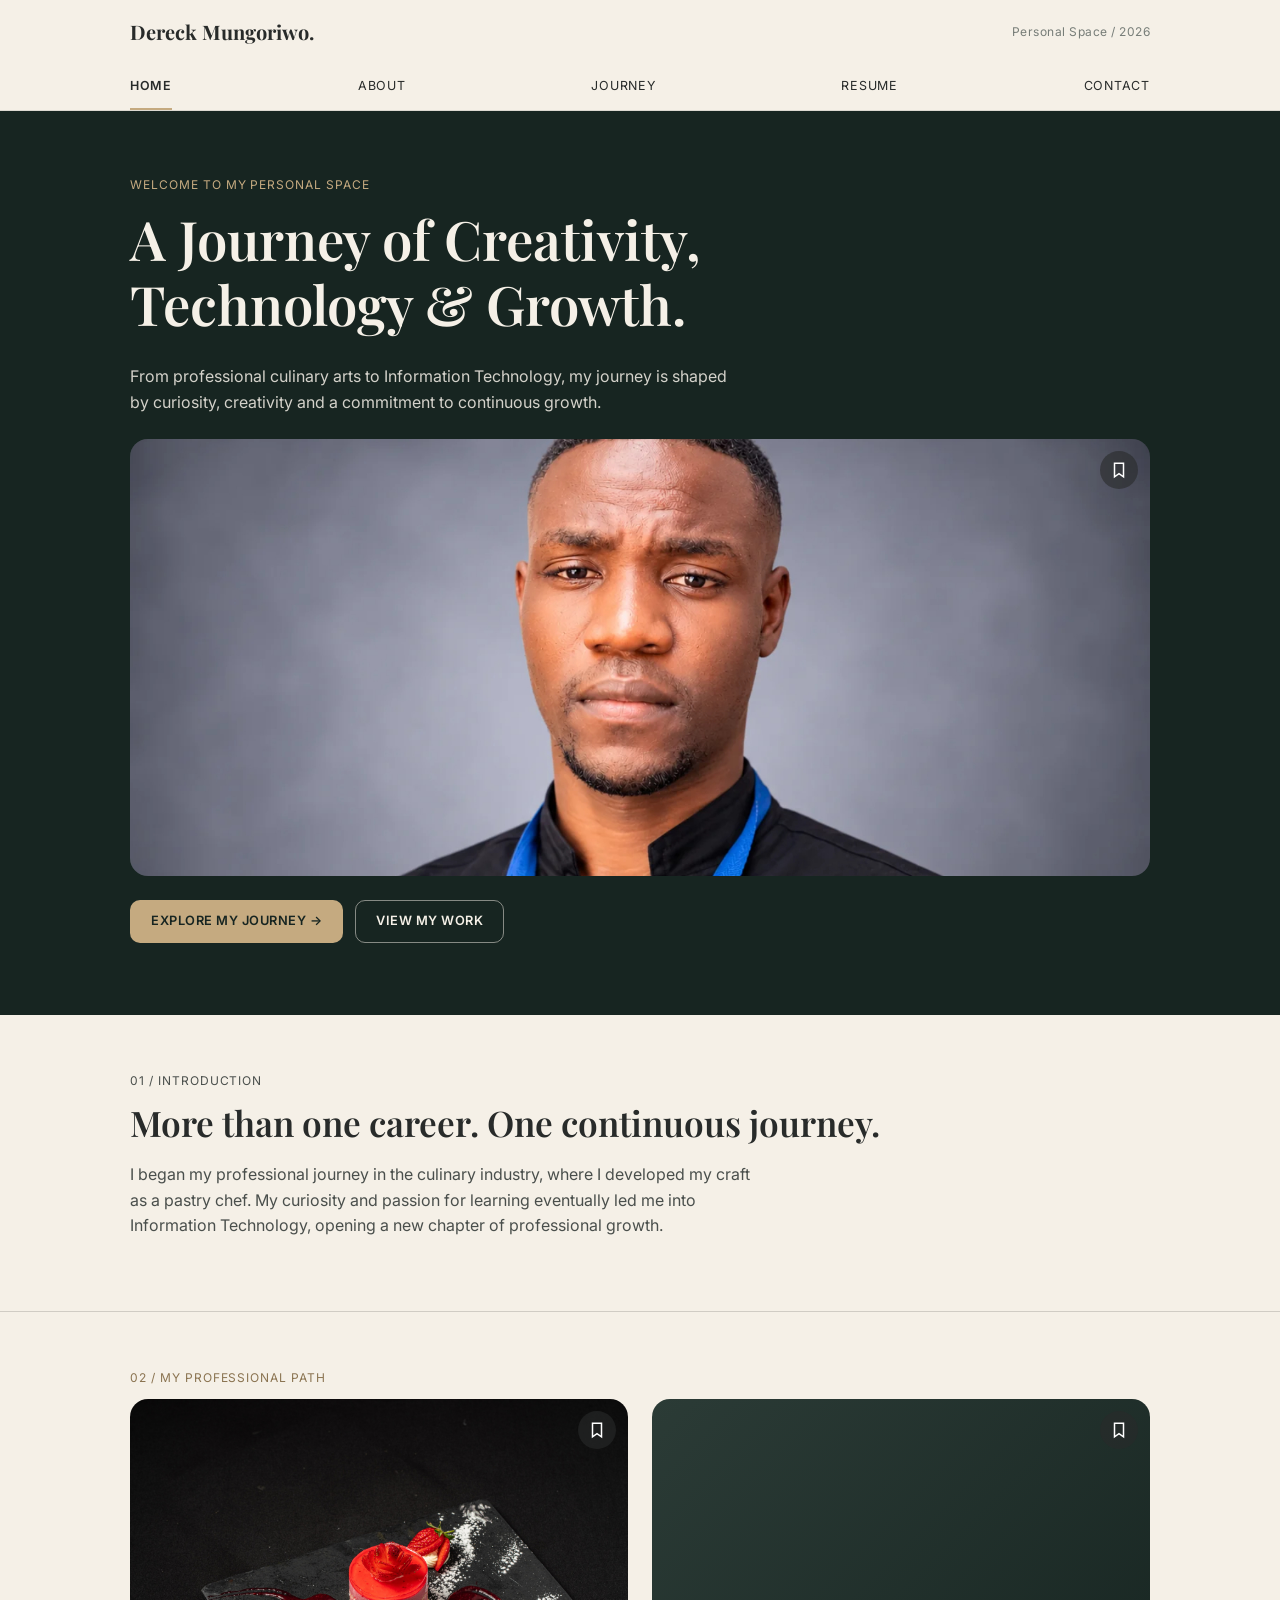
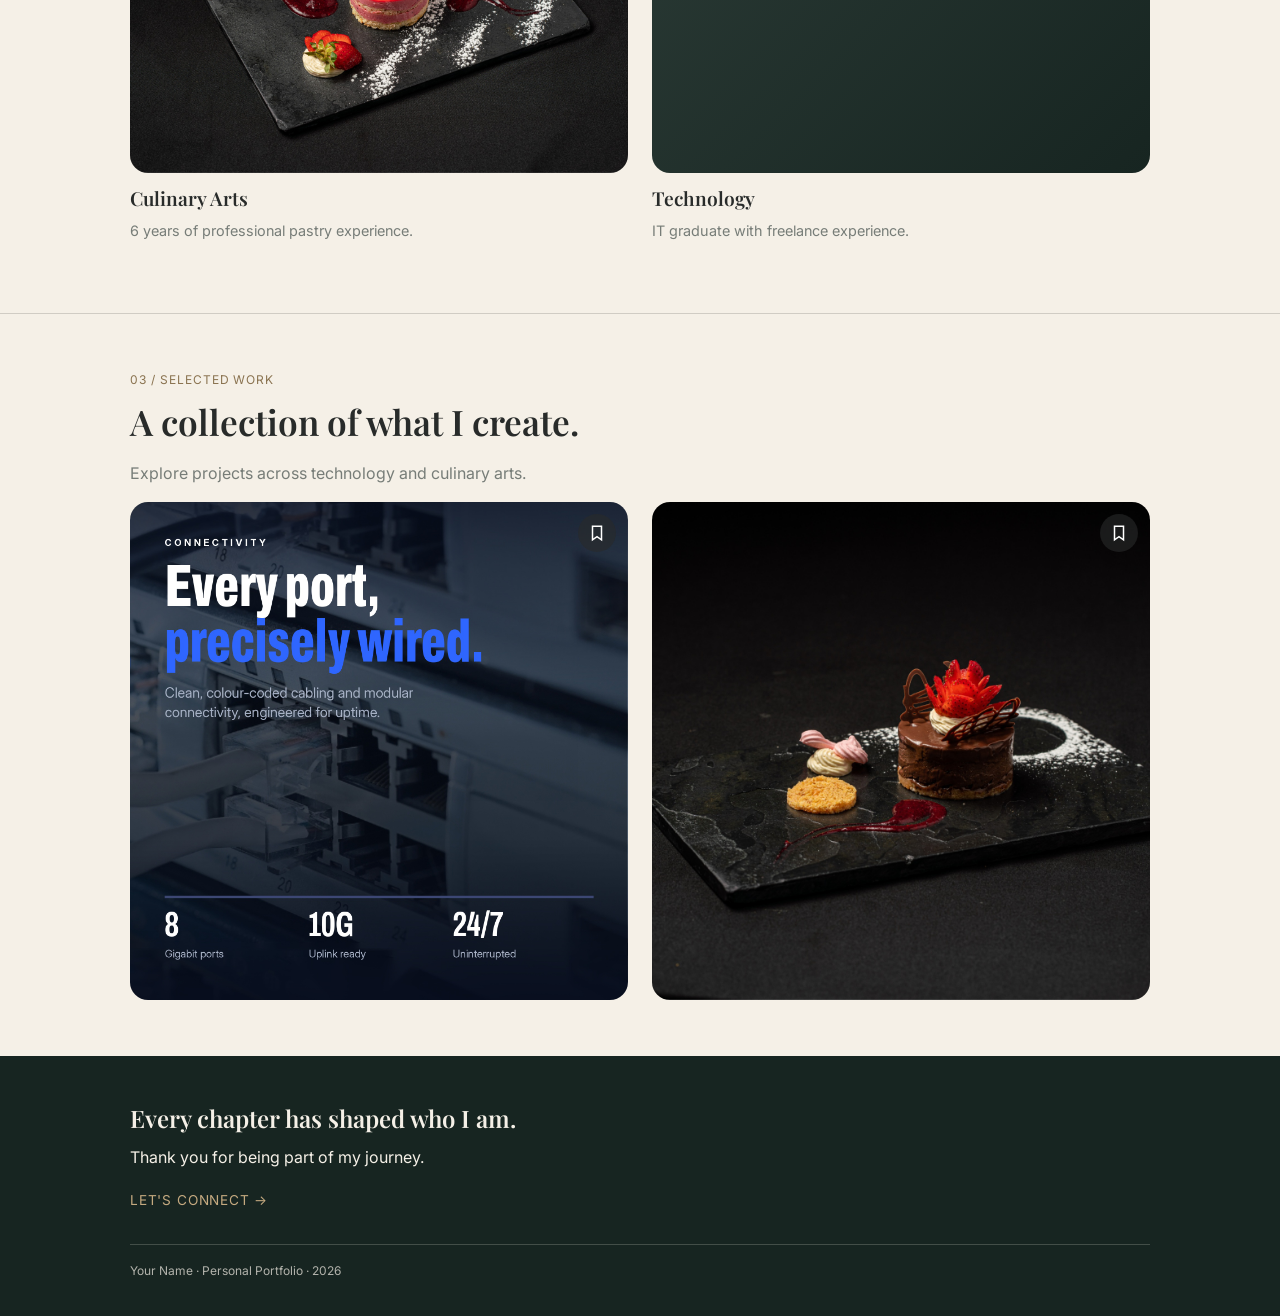
==== index.html @ 95b0ec30 "Update index.html" ====
<!DOCTYPE html>
<html lang="en">
<head>
  <meta charset="UTF-8">
  <meta name="viewport" content="width=device-width, initial-scale=1">
  <title>Dereck Mungoriwo | Personal Space</title>
  <meta name="description" content="A journey of creativity, technology and growth: from professional pastry to IT.">
  <link rel="preconnect" href="https://fonts.googleapis.com">
  <link rel="preconnect" href="https://fonts.gstatic.com" crossorigin>
  <link href="https://fonts.googleapis.com/css2?family=Inter:wght@400;500;600&family=Playfair+Display:wght@500;600;700&display=swap" rel="stylesheet">
  <link rel="stylesheet" href="css/global.css">
  <link rel="stylesheet" href="css/home.css">
</head>
<body>

  <!-- HEADER (copy this block to every page) -->
  <header class="site-header">
    <div class="container">
      <div class="header-top">
        <a class="brand" href="index.html">Dereck Mungoriwo.</a>
        <span class="header-meta">Personal Space / 2026</span>
        <button class="nav-toggle" aria-expanded="false" aria-controls="nav">Menu</button>
      </div>
      <nav class="main-nav" id="nav" aria-label="Main">
        <ul>
          <li><a href="index.html">Home</a></li>
          <li><a href="about.html">About</a></li>
          <li><a href="journey.html">Journey</a></li>
          <li><a href="resume.html">Resume</a></li>
          <li><a href="contact.html">Contact</a></li>
        </ul>
      </nav>
    </div>
  </header>

  <main>
    <!-- HERO -->
    <section class="hero on-dark">
      <div class="container">
        <p class="eyebrow">Welcome to my personal space</p>
        <h1>A Journey of Creativity, Technology &amp; Growth.</h1>
        <p class="hero-lead">From professional culinary arts to Information Technology, my journey is shaped by curiosity, creativity and a commitment to continuous growth.</p>
        <div class="media hero-media">
          <img src="images/profilehome.jpg" alt="Portrait of Your Name" onerror="this.style.display='none'"><button class="save-btn" data-id="hero" aria-label="Save image" aria-pressed="false"><svg viewBox="0 0 24 24"><path d="M6 3h12v18l-6-4-6 4z"/></svg></button>
          
        </div>
        <div class="hero-actions">
          <a class="btn btn-gold" href="journey.html">Explore my journey &rarr;</a>
          <a class="btn btn-outline" href="resume.html">View my work</a>
        </div>
      </div>
    </section>

    <!-- INTRODUCTION -->
    <section class="intro" id="intro">
      <div class="container">
        <p class="eyebrow">01 / Introduction</p>
        <h2>More than one career. One continuous journey.</h2>
        <p>I began my professional journey in the culinary industry, where I developed my craft as a pastry chef. My curiosity and passion for learning eventually led me into Information Technology, opening a new chapter of professional growth.</p>
      </div>
    </section>
    <hr class="divider">

    <!-- PROFESSIONAL PATH -->
    <section class="path">
      <div class="container">
        <p class="eyebrow">02 / My professional path</p>
        <div class="card-grid">
          <article class="card">
            <div class="media"><img src="images/culinary.jpg" alt="Plated pastry dessert" onerror="this.style.display='none'"><button class="save-btn" data-id="path-culinary" aria-label="Save image" aria-pressed="false"><svg viewBox="0 0 24 24"><path d="M6 3h12v18l-6-4-6 4z"/></svg></button></div>
            <h3>Culinary Arts</h3>
            <p>6 years of professional pastry experience.</p>
          </article>
          <article class="card">
            <div class="media"><img src="images/technology.jpg" alt="Developer working on a laptop" onerror="this.style.display='none'"><button class="save-btn" data-id="path-tech" aria-label="Save image" aria-pressed="false"><svg viewBox="0 0 24 24"><path d="M6 3h12v18l-6-4-6 4z"/></svg></button></div>
            <h3>Technology</h3>
            <p>IT graduate with freelance experience.</p>
          </article>
        </div>
      </div>
    </section>
    <hr class="divider">

    <!-- SELECTED WORK -->
    <section class="selected">
      <div class="container">
        <p class="eyebrow">03 / Selected work</p>
        <h2>A collection of what I create.</h2>
        <p class="lead">Explore projects across technology and culinary arts.</p>
        <div class="card-grid">
          <a class="card" href="resume.html#it">
            <div class="media"><img src="images/work-it.jpg" alt="IT project on a laptop and monitor" onerror="this.style.display='none'"><button class="save-btn" data-id="work-it" aria-label="Save image" aria-pressed="false"><svg viewBox="0 0 24 24"><path d="M6 3h12v18l-6-4-6 4z"/></svg></button></div>
          </a>
          <a class="card" href="resume.html#culinary">
            <div class="media"><img src="images/work-culinary.jpg" alt="Chocolate pastry creation" onerror="this.style.display='none'"><button class="save-btn" data-id="work-culinary" aria-label="Save image" aria-pressed="false"><svg viewBox="0 0 24 24"><path d="M6 3h12v18l-6-4-6 4z"/></svg></button></div>
          </a>
        </div>
      </div>
    </section>
  </main>

  <!-- FOOTER (copy this block to every page) -->
  <footer class="site-footer">
    <div class="container">
      <h2>Every chapter has shaped who I am.</h2>
      <p>Thank you for being part of my journey.</p>
      <a class="connect" href="contact.html">Let's connect &rarr;</a>
      <p class="legal">Your Name &middot; Personal Portfolio &middot; <span id="year">2026</span></p>
    </div>
  </footer>

  <script src="js/main.js"></script>
</body>
</html>
---- css/global.css ----
/* ==========================================================
   GLOBAL.CSS - shared by every page
   Tokens, reset, typography, header, footer, buttons.
   Page-specific styles live in css/<page>.css
   ========================================================== */

:root {
  /* Palette */
  --forest: #172521;
  --ivory: #F5F0E7;
  --gold: #C5AA80;
  --stone: #777D78;
  --charcoal: #282B2A;

  /* Type */
  --font-head: "Playfair Display", Georgia, serif;
  --font-body: "Inter", system-ui, -apple-system, sans-serif;

  /* Layout */
  --radius: 18px;
  --radius-sm: 10px;
  --pad: clamp(16px, 4vw, 40px);
  --max: 1100px;
}

*, *::before, *::after { box-sizing: border-box; }
html { scroll-behavior: smooth; }
@media (prefers-reduced-motion: reduce) { html { scroll-behavior: auto; } }

body {
  margin: 0;
  font-family: var(--font-body);
  color: var(--charcoal);
  background: var(--ivory);
  line-height: 1.6;
}

img { max-width: 100%; display: block; }
a { color: inherit; text-decoration: none; }
:focus-visible { outline: 2px solid var(--gold); outline-offset: 3px; }

h1, h2, h3 { font-family: var(--font-head); font-weight: 600; line-height: 1.2; margin: 0 0 .5em; }
h1 { font-size: clamp(2rem, 6vw, 3.4rem); }
h2 { font-size: clamp(1.5rem, 4vw, 2.2rem); }
h3 { font-size: 1.2rem; }
p  { margin: 0 0 1em; }

.container { width: 100%; max-width: var(--max); margin-inline: auto; padding-inline: var(--pad); }

/* Small section label (e.g. "01 / Introduction") */
.eyebrow { font-size: .75rem; letter-spacing: .08em; text-transform: uppercase; color: #8a7350; margin-bottom: .75rem; }
.on-dark .eyebrow { color: var(--gold); }

.divider { border: 0; border-top: 1px solid rgba(40,43,42,.18); margin: 0; }

/* ---------- Buttons ---------- */
.btn {
  display: inline-block; cursor: pointer;
  font: 600 .8rem/1 var(--font-body); letter-spacing: .04em; text-transform: uppercase;
  padding: 14px 20px; border-radius: var(--radius-sm);
  border: 1px solid transparent; transition: background .2s, color .2s, border-color .2s;
}
.btn-gold { background: var(--gold); color: var(--forest); }
.btn-gold:hover { background: #d4bb93; }
.btn-outline { border-color: rgba(245,240,231,.5); color: var(--ivory); background: transparent; }
.btn-outline:hover { border-color: var(--gold); color: var(--gold); }

/* ---------- Header / navigation ---------- */
.site-header { background: var(--ivory); position: sticky; top: 0; z-index: 50; border-bottom: 1px solid rgba(40,43,42,.12); }
.header-top { display: flex; justify-content: space-between; align-items: center; padding-block: 16px; }
.brand { font-family: var(--font-head); font-weight: 700; font-size: 1.25rem; }
.header-meta { font-size: .75rem; color: var(--stone); letter-spacing: .04em; }

.nav-toggle { display: none; }
.main-nav ul { list-style: none; margin: 0; padding: 0; display: flex; justify-content: space-between; gap: 8px; overflow-x: auto; }
.main-nav a { display: block; padding: 12px 0; font-size: .78rem; letter-spacing: .06em; text-transform: uppercase; color: var(--charcoal); border-bottom: 2px solid transparent; }
.main-nav a:hover { color: #8a7350; }
.main-nav a.active { border-bottom-color: var(--gold); font-weight: 600; }

/* On very small screens: collapse the menu behind a toggle */
@media (max-width: 560px) {
  .header-meta { display: none; }
  .nav-toggle { display: block; background: none; border: 1px solid rgba(40,43,42,.3); border-radius: 8px; padding: 8px 12px; font: 600 .75rem var(--font-body); cursor: pointer; }
  .main-nav { display: none; }
  .main-nav.open { display: block; padding-bottom: 12px; }
  .main-nav ul { flex-direction: column; }
}

/* ---------- Bookmark / save button on images ---------- */
.media { position: relative; border-radius: var(--radius); overflow: hidden; background: linear-gradient(135deg, #2b3b36, #172521); }
.media img { width: 100%; height: 100%; object-fit: cover; }
.save-btn {
  position: absolute; top: 12px; right: 12px; width: 38px; height: 38px; border-radius: 50%;
  border: 0; cursor: pointer; background: rgba(40,43,42,.6); color: #fff; display: grid; place-items: center;
}
.save-btn svg { width: 18px; height: 18px; fill: none; stroke: currentColor; stroke-width: 2; }
.save-btn[aria-pressed="true"] { background: var(--gold); color: var(--forest); }
.save-btn[aria-pressed="true"] svg { fill: currentColor; }

/* ---------- Footer ---------- */
.site-footer { background: var(--forest); color: var(--ivory); padding-block: 48px 24px; }
.site-footer h2 { font-size: 1.5rem; }
.site-footer .connect { color: var(--gold); font-size: .85rem; letter-spacing: .06em; text-transform: uppercase; }
.site-footer .legal { margin-top: 32px; padding-top: 16px; border-top: 1px solid rgba(245,240,231,.2); font-size: .75rem; color: rgba(245,240,231,.7); }

/* ---------- Expandable details (used on several pages) ---------- */
.more-btn {
  background: none; border: 0; padding: 0; cursor: pointer; color: #8a7350;
  font: 600 .8rem var(--font-body); letter-spacing: .04em; text-transform: uppercase;
}
.more-btn::after { content: " +"; }
.more-btn[aria-expanded="true"]::after { content: " \2212"; }
.details { display: none; margin-top: 12px; padding: 16px; border-left: 3px solid var(--gold); background: rgba(197,170,128,.14); border-radius: 0 var(--radius-sm) var(--radius-sm) 0; }
.details.open { display: block; }
.details dl { margin: 0; display: grid; grid-template-columns: auto 1fr; gap: 6px 16px; font-size: .9rem; }
.details dt { color: var(--stone); }
.details dd { margin: 0; }
---- css/home.css ----
/* ==========================================================
   HOME.CSS - styles for index.html only
   ========================================================== */

/* Hero */
.hero { background: var(--forest); color: var(--ivory); padding-block: 40px 48px; }
.hero h1 { max-width: 18ch; }
.hero-lead { max-width: 60ch; color: rgba(245,240,231,.85); }
.hero-media { aspect-ratio: 16 / 10; margin-block: 24px; max-height: 560px; }
.hero-media img { object-position: center 20%; }
.hero-actions { display: flex; flex-wrap: wrap; gap: 12px; }

/* Introduction */
.intro { padding-block: 56px; }
.intro p { max-width: 62ch; color: #4a4f4c; }

/* Professional path (two cards) */
.path { padding-block: 56px; }
.card-grid { display: grid; grid-template-columns: 1fr; gap: 24px; }
.card .media { aspect-ratio: 4 / 3; }
.card h3 { margin-top: 14px; }
.card p { color: var(--stone); font-size: .9rem; }

/* Selected work */
.selected { padding-block: 56px; }
.selected .lead { color: var(--stone); max-width: 55ch; }
.selected .card .media { aspect-ratio: 1 / 1; }

@media (min-width: 640px) {
  .card-grid { grid-template-columns: 1fr 1fr; }
}
@media (min-width: 900px) {
  .hero { padding-block: 64px 72px; }
  .hero-media { aspect-ratio: 21 / 9; }
}
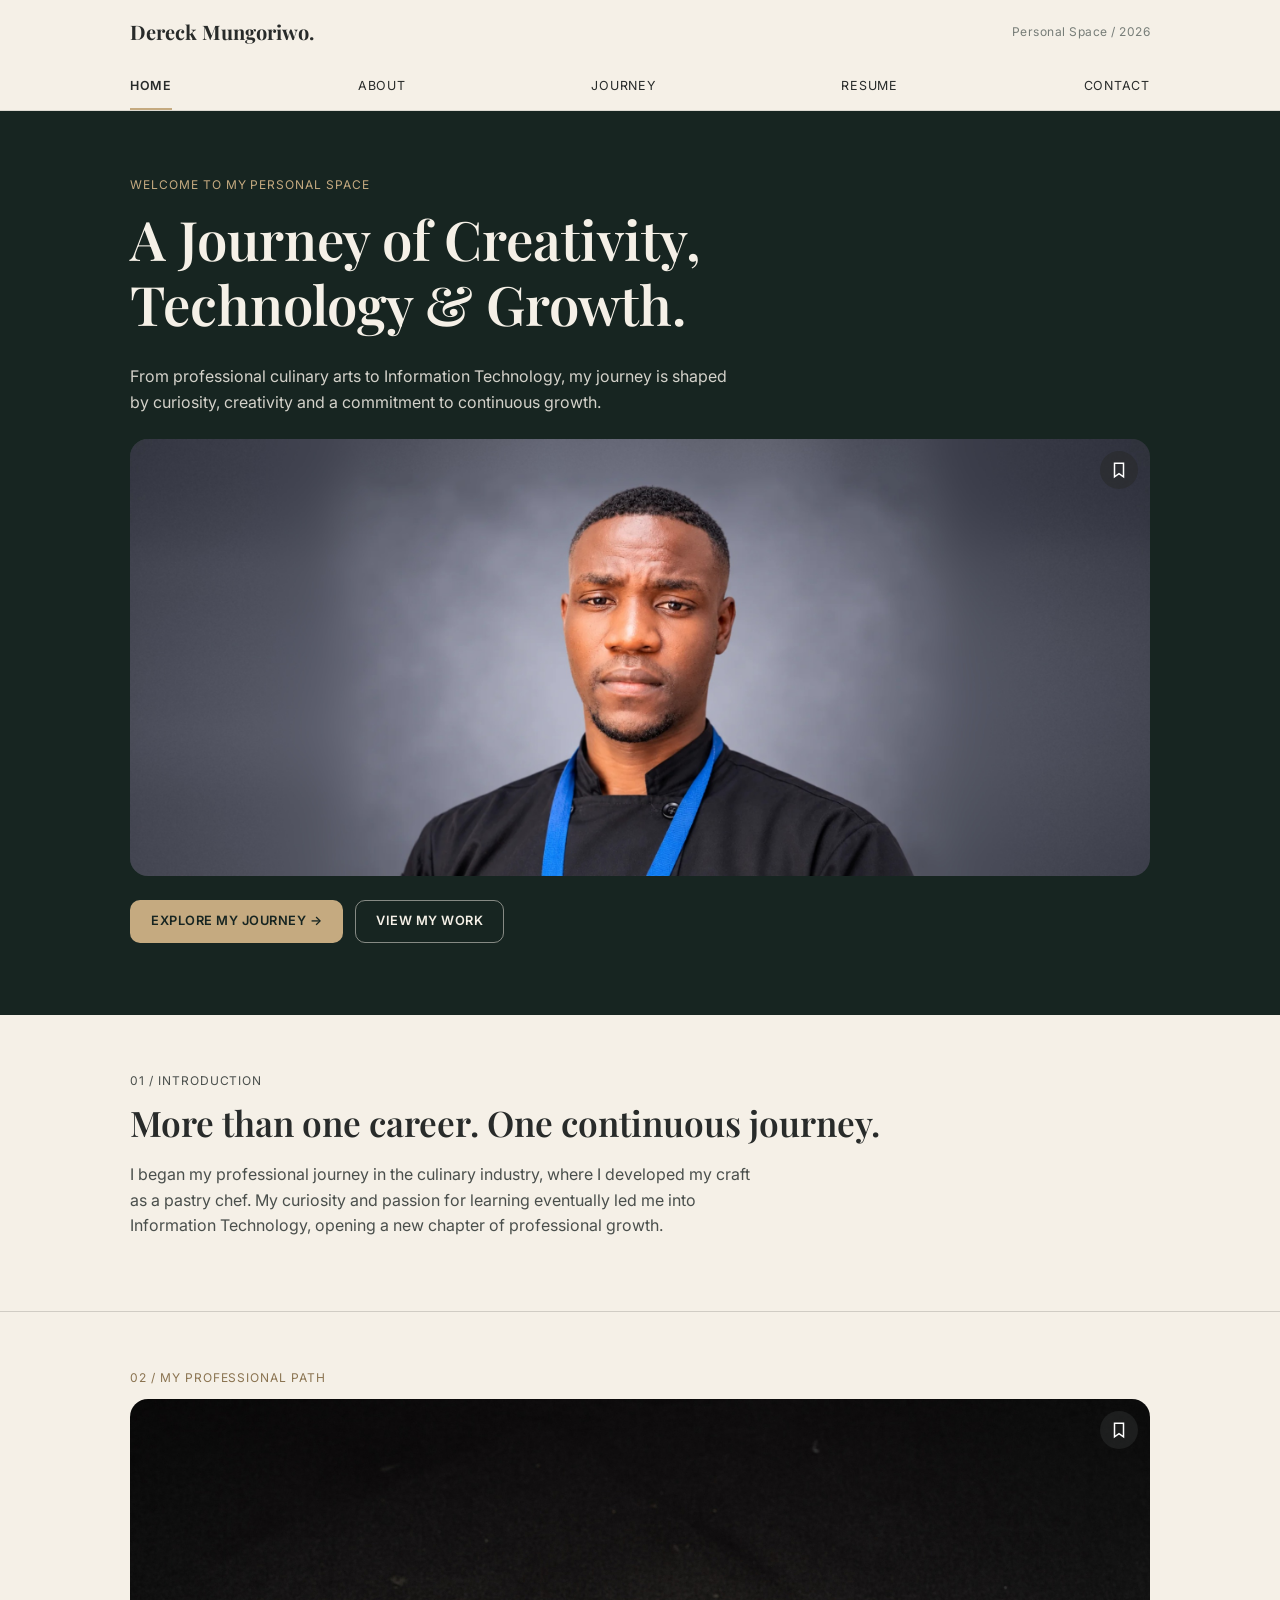
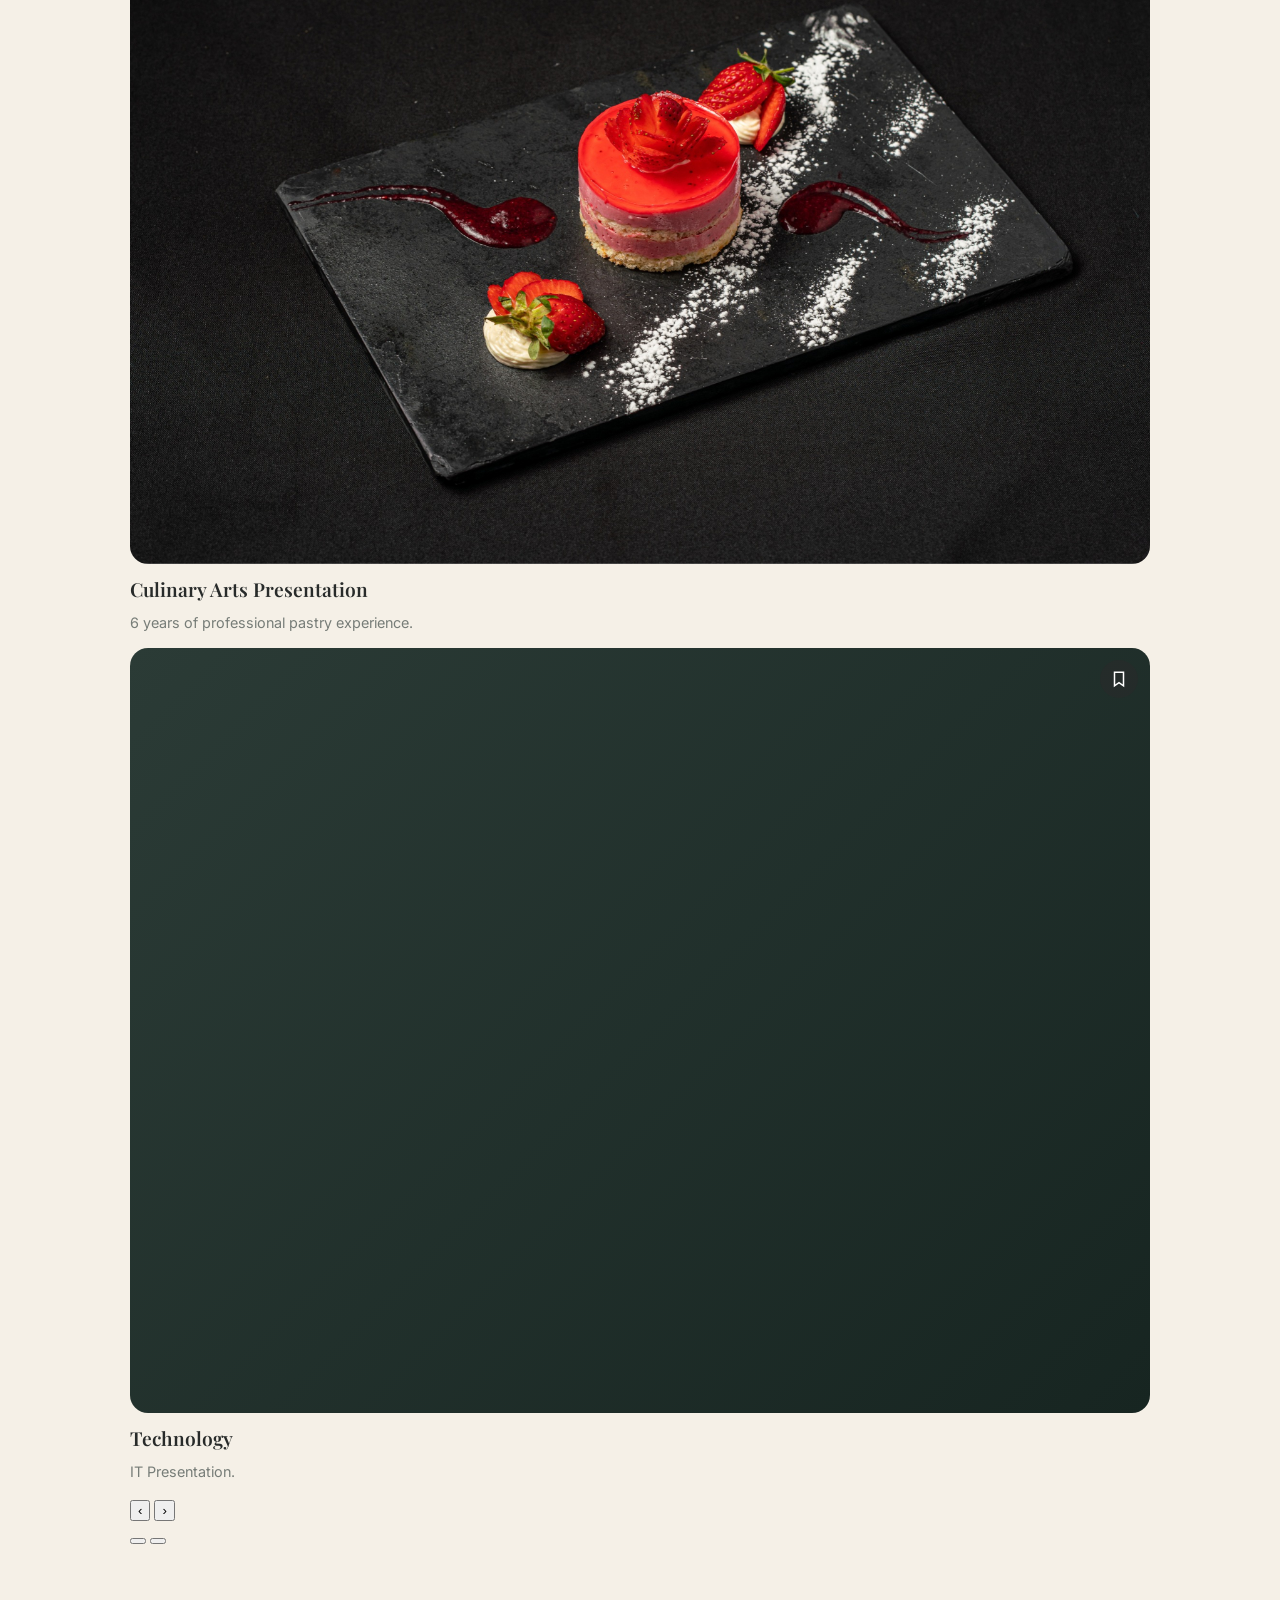
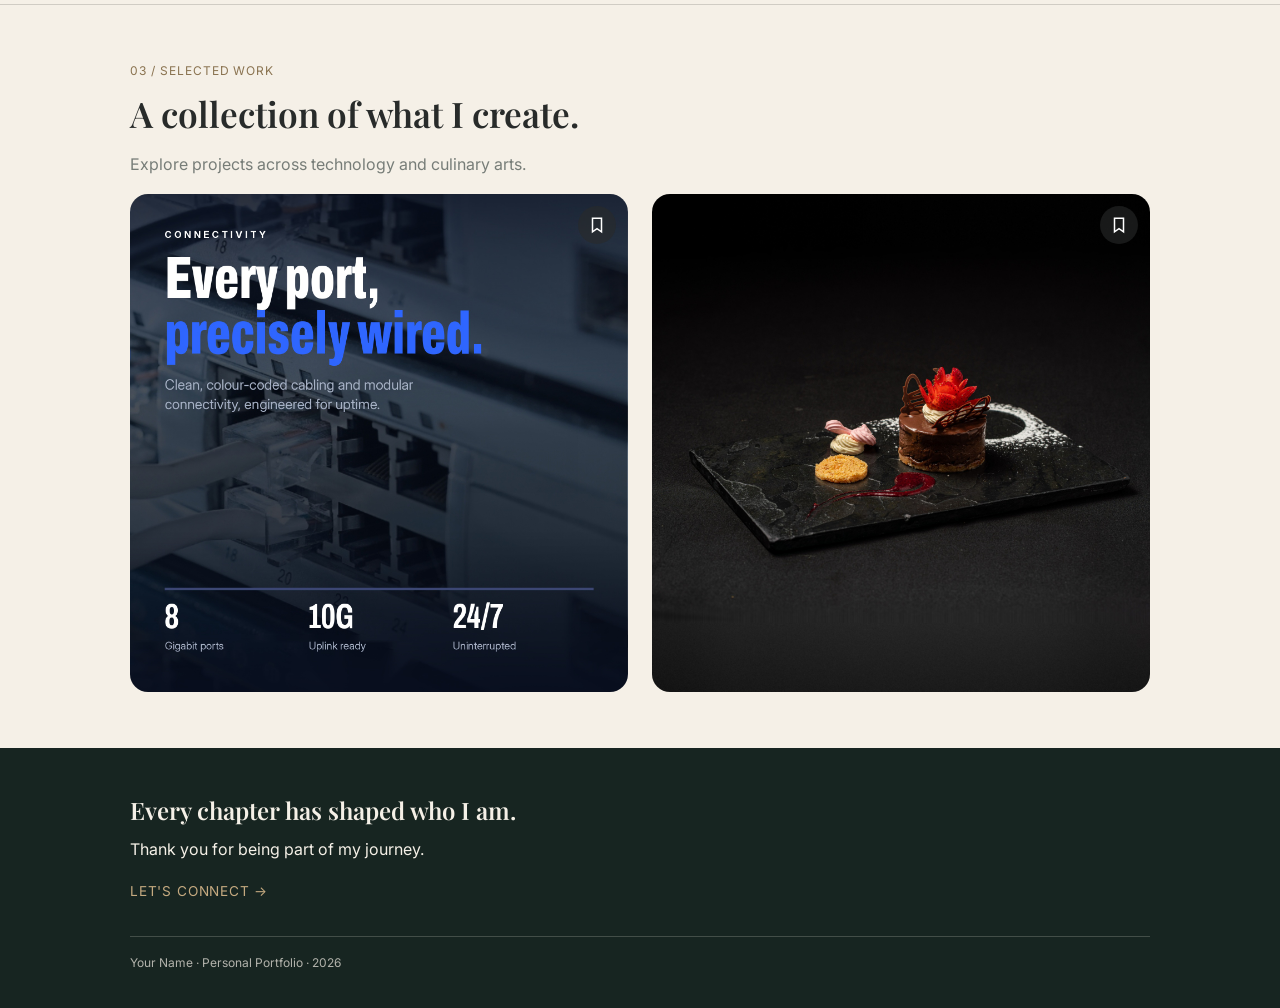
==== commit 58fecfd4: "Update index.html" ====
--- a/index.html
+++ b/index.html
@@ -61,25 +61,48 @@
     </section>
     <hr class="divider">
 
-    <!-- PROFESSIONAL PATH -->
-    <section class="path">
-      <div class="container">
-        <p class="eyebrow">02 / My professional path</p>
-        <div class="card-grid">
-          <article class="card">
-            <div class="media"><img src="images/culinary.jpg" alt="Plated pastry dessert" onerror="this.style.display='none'"><button class="save-btn" data-id="path-culinary" aria-label="Save image" aria-pressed="false"><svg viewBox="0 0 24 24"><path d="M6 3h12v18l-6-4-6 4z"/></svg></button></div>
-            <h3>Culinary Arts</h3>
+   <!-- PROFESSIONAL PATH (2-slide auto-advancing presentation) -->
+<section class="path">
+  <div class="container">
+    <p class="eyebrow">02 / My professional path</p>
+
+    <div class="deck" id="pathDeck" aria-roledescription="carousel" aria-label="My professional path">
+      <div class="deck-viewport">
+        <div class="deck-track">
+
+          <article class="slide card" aria-roledescription="slide" aria-label="1 of 2">
+            <div class="media">
+              <img src="images/culinary.jpg" alt="Plated pastry dessert" onerror="this.style.display='none'">
+              <button class="save-btn" data-id="path-culinary" aria-label="Save image" aria-pressed="false"><svg viewBox="0 0 24 24"><path d="M6 3h12v18l-6-4-6 4z"/></svg></button>
+            </div>
+            <h3>Culinary Arts Presentation</h3>
             <p>6 years of professional pastry experience.</p>
           </article>
-          <article class="card">
-            <div class="media"><img src="images/technology.jpg" alt="Developer working on a laptop" onerror="this.style.display='none'"><button class="save-btn" data-id="path-tech" aria-label="Save image" aria-pressed="false"><svg viewBox="0 0 24 24"><path d="M6 3h12v18l-6-4-6 4z"/></svg></button></div>
+
+          <article class="slide card" aria-roledescription="slide" aria-label="2 of 2">
+            <div class="media">
+              <img src="images/technology.jpg" alt="Developer working on a laptop" onerror="this.style.display='none'">
+              <button class="save-btn" data-id="path-tech" aria-label="Save image" aria-pressed="false"><svg viewBox="0 0 24 24"><path d="M6 3h12v18l-6-4-6 4z"/></svg></button>
+            </div>
             <h3>Technology</h3>
-            <p>IT graduate with freelance experience.</p>
+            <p>IT Presentation.</p>
           </article>
+
+        </div>
+        <!-- arrows sit over the 16:9 image area only -->
+        <div class="deck-controls">
+          <button class="deck-nav prev" aria-label="Previous slide">&#8249;</button>
+          <button class="deck-nav next" aria-label="Next slide">&#8250;</button>
         </div>
       </div>
-    </section>
-    <hr class="divider">
+      <div class="deck-dots" role="tablist" aria-label="Choose slide">
+        <button role="tab" aria-label="Culinary Arts" class="active"></button>
+        <button role="tab" aria-label="Technology"></button>
+      </div>
+    </div>
+  </div>
+</section>
+<hr class="divider">
 
     <!-- SELECTED WORK -->
     <section class="selected">
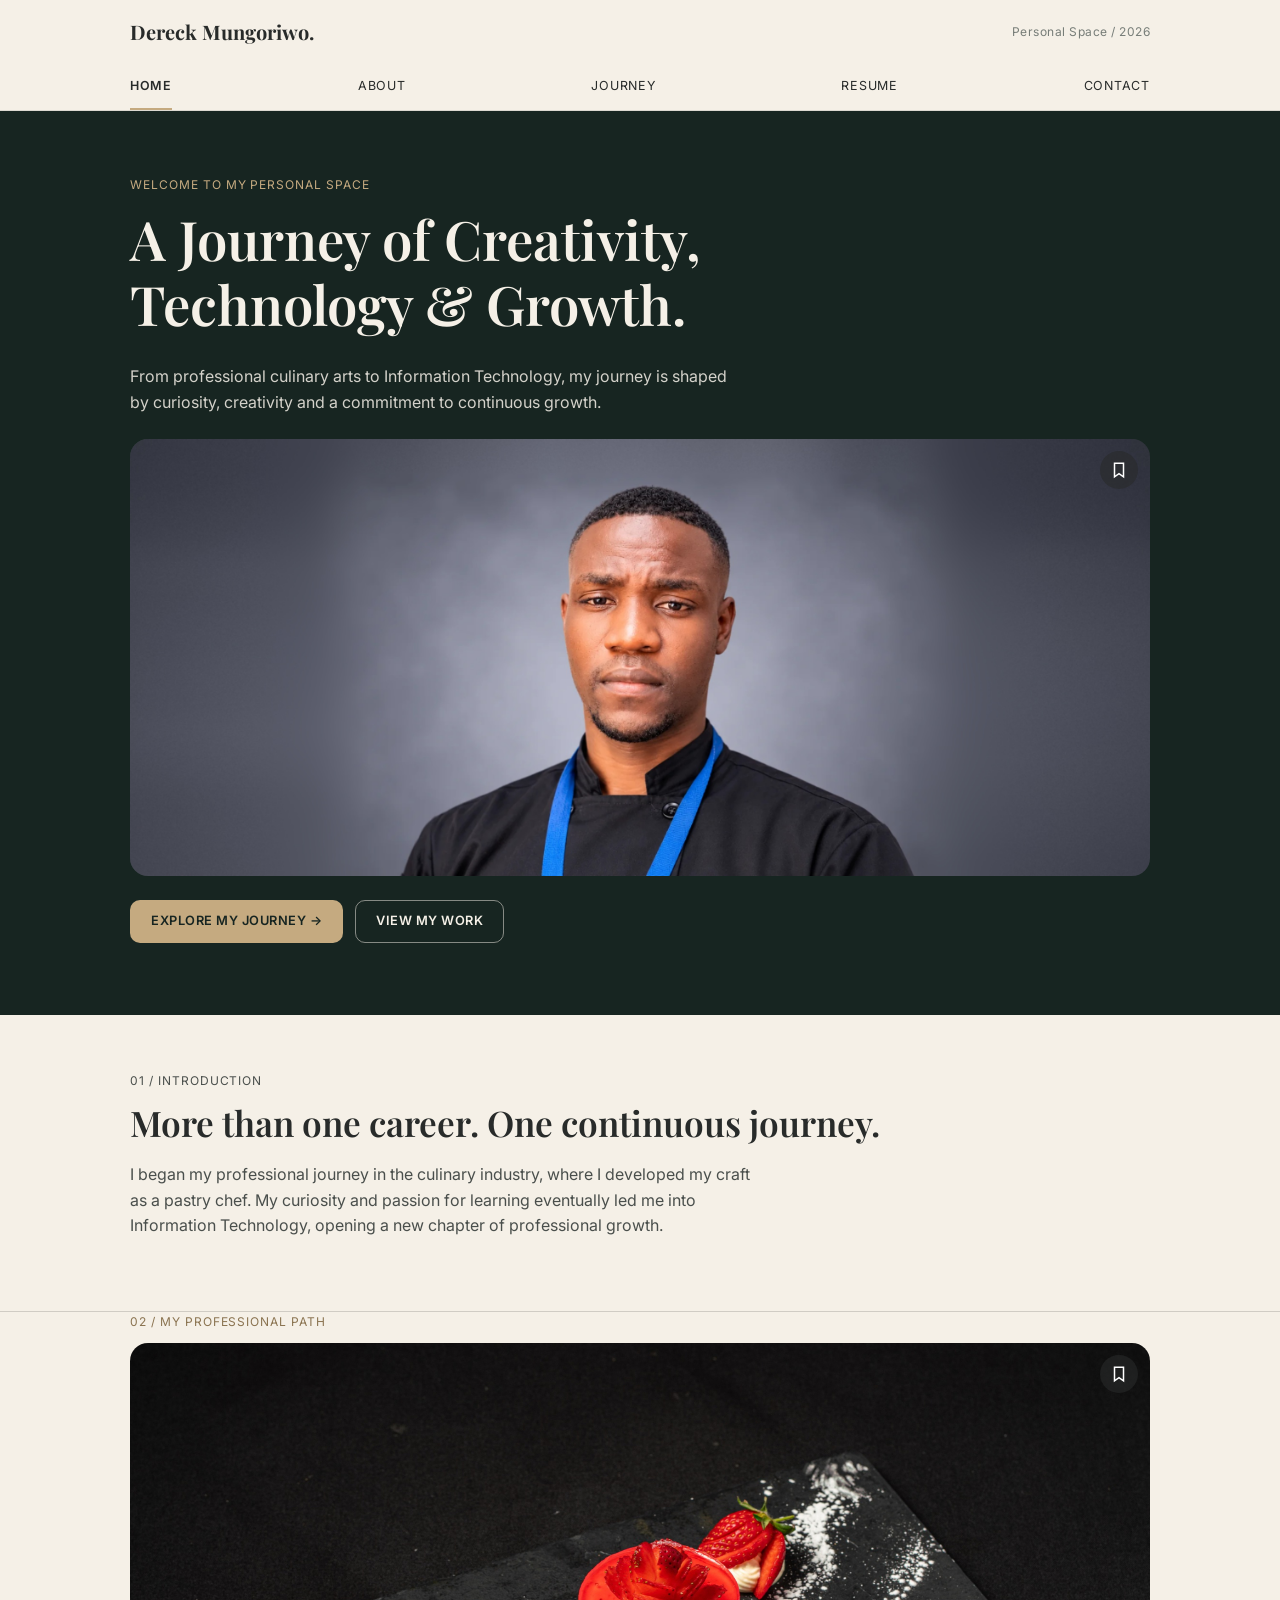
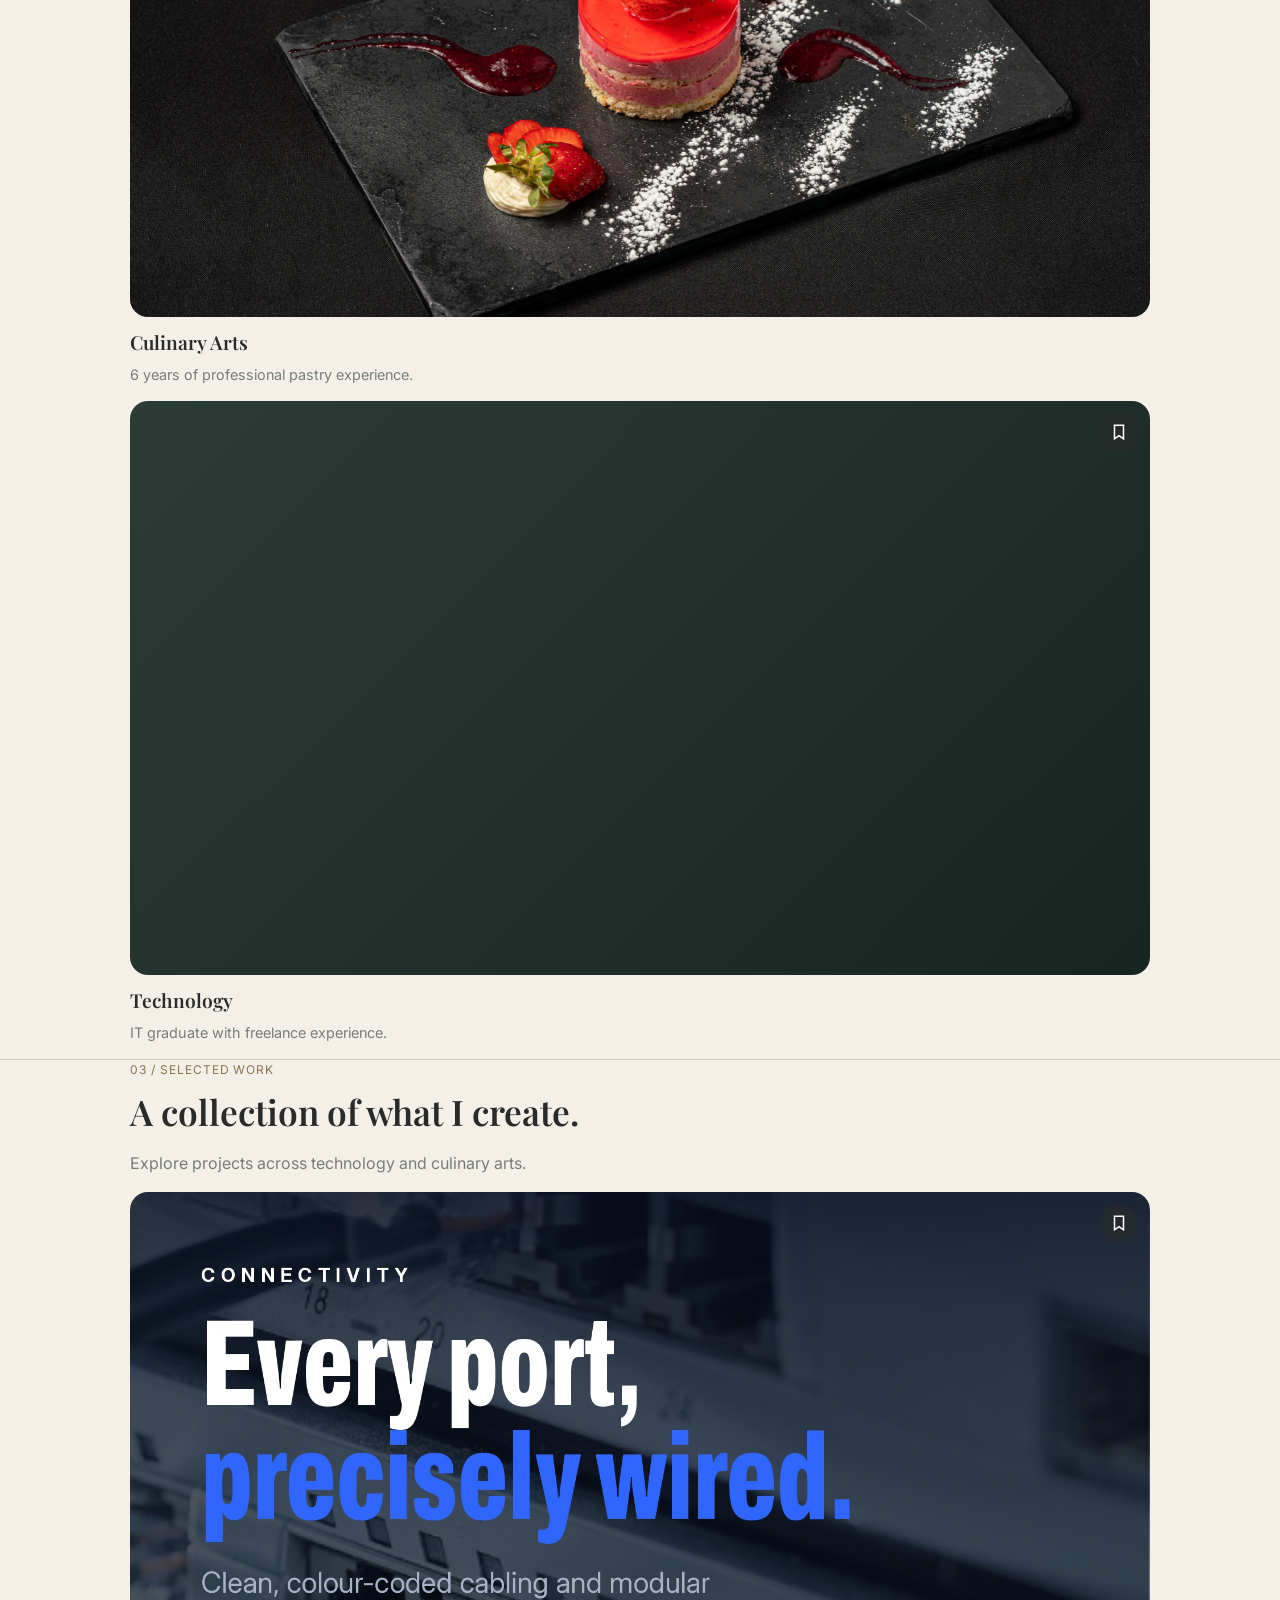
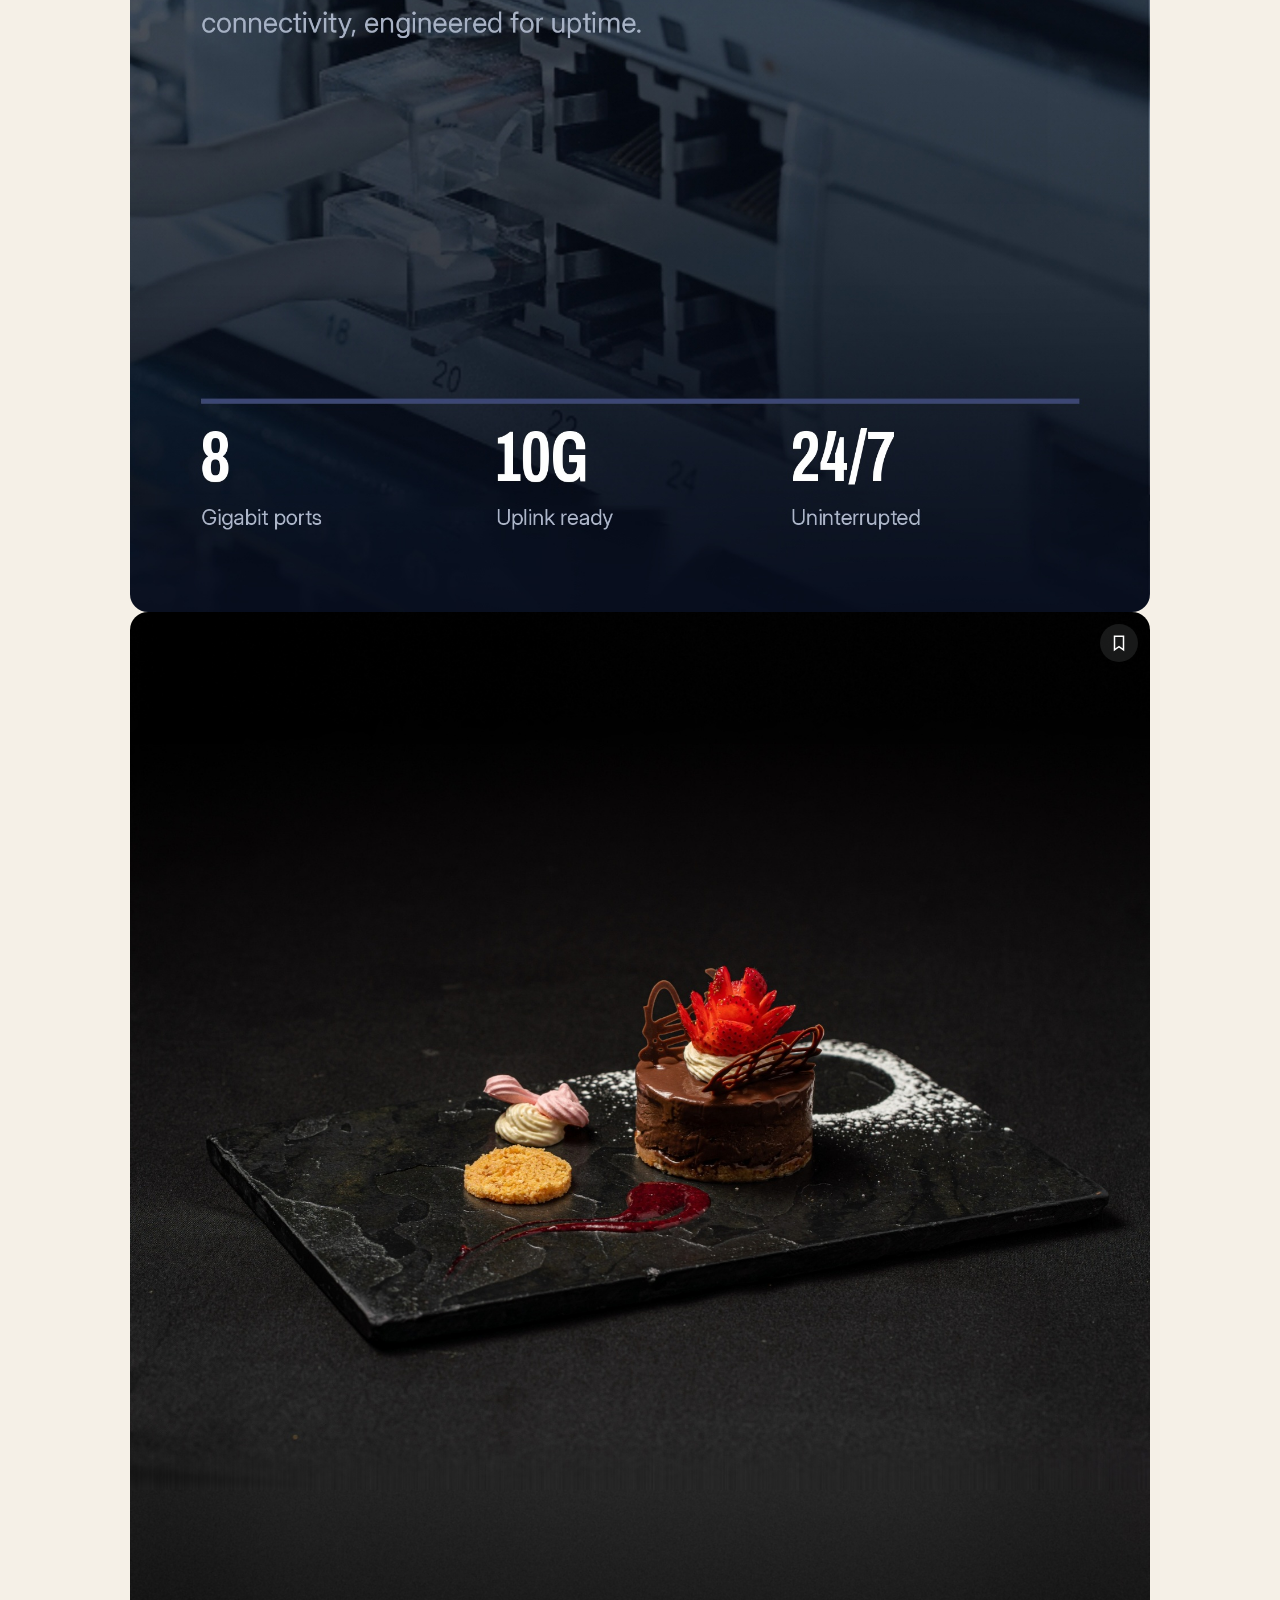
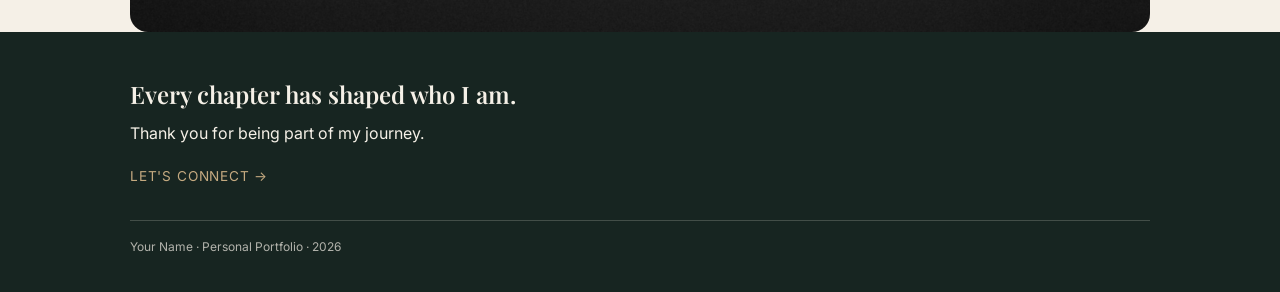
==== commit b3ef6169: "Add files via upload" ====
--- a/index.html
+++ b/index.html
@@ -61,48 +61,25 @@
     </section>
     <hr class="divider">
 
-   <!-- PROFESSIONAL PATH (2-slide auto-advancing presentation) -->
-<section class="path">
-  <div class="container">
-    <p class="eyebrow">02 / My professional path</p>
-
-    <div class="deck" id="pathDeck" aria-roledescription="carousel" aria-label="My professional path">
-      <div class="deck-viewport">
-        <div class="deck-track">
-
-          <article class="slide card" aria-roledescription="slide" aria-label="1 of 2">
-            <div class="media">
-              <img src="images/culinary.jpg" alt="Plated pastry dessert" onerror="this.style.display='none'">
-              <button class="save-btn" data-id="path-culinary" aria-label="Save image" aria-pressed="false"><svg viewBox="0 0 24 24"><path d="M6 3h12v18l-6-4-6 4z"/></svg></button>
-            </div>
-            <h3>Culinary Arts Presentation</h3>
+    <!-- PROFESSIONAL PATH -->
+    <section class="path">
+      <div class="container">
+        <p class="eyebrow">02 / My professional path</p>
+        <div class="card-grid">
+          <article class="card">
+            <div class="media"><img src="images/culinary.jpg" alt="Plated pastry dessert" onerror="this.style.display='none'"><button class="save-btn" data-id="path-culinary" aria-label="Save image" aria-pressed="false"><svg viewBox="0 0 24 24"><path d="M6 3h12v18l-6-4-6 4z"/></svg></button></div>
+            <h3>Culinary Arts</h3>
             <p>6 years of professional pastry experience.</p>
           </article>
-
-          <article class="slide card" aria-roledescription="slide" aria-label="2 of 2">
-            <div class="media">
-              <img src="images/technology.jpg" alt="Developer working on a laptop" onerror="this.style.display='none'">
-              <button class="save-btn" data-id="path-tech" aria-label="Save image" aria-pressed="false"><svg viewBox="0 0 24 24"><path d="M6 3h12v18l-6-4-6 4z"/></svg></button>
-            </div>
+          <article class="card">
+            <div class="media"><img src="images/technology.jpg" alt="Developer working on a laptop" onerror="this.style.display='none'"><button class="save-btn" data-id="path-tech" aria-label="Save image" aria-pressed="false"><svg viewBox="0 0 24 24"><path d="M6 3h12v18l-6-4-6 4z"/></svg></button></div>
             <h3>Technology</h3>
-            <p>IT Presentation.</p>
+            <p>IT graduate with freelance experience.</p>
           </article>
-
-        </div>
-        <!-- arrows sit over the 16:9 image area only -->
-        <div class="deck-controls">
-          <button class="deck-nav prev" aria-label="Previous slide">&#8249;</button>
-          <button class="deck-nav next" aria-label="Next slide">&#8250;</button>
         </div>
       </div>
-      <div class="deck-dots" role="tablist" aria-label="Choose slide">
-        <button role="tab" aria-label="Culinary Arts" class="active"></button>
-        <button role="tab" aria-label="Technology"></button>
-      </div>
-    </div>
-  </div>
-</section>
-<hr class="divider">
+    </section>
+    <hr class="divider">
 
     <!-- SELECTED WORK -->
     <section class="selected">
--- a/css/home.css
+++ b/css/home.css
@@ -14,12 +14,70 @@
 .intro { padding-block: 56px; }
 .intro p { max-width: 62ch; color: #4a4f4c; }
 
-/* Professional path (two cards) */
-.path { padding-block: 56px; }
-.card-grid { display: grid; grid-template-columns: 1fr; gap: 24px; }
-.card .media { aspect-ratio: 4 / 3; }
-.card h3 { margin-top: 14px; }
-.card p { color: var(--stone); font-size: .9rem; }
+<style>
+  /* Professional path (two-slide deck) */
+  .path { padding-block: 56px; }
+  .path .deck { max-width: 960px; margin: 0 auto; }
+  .path .deck-viewport { position: relative; overflow: hidden; }
+  .path .deck-track { display: flex; transition: transform .7s ease; }
+  .path .slide { flex: 0 0 100%; min-width: 0; }
+
+  .card .media { aspect-ratio: 16 / 9; }   /* was 4 / 3; 16:9 = standard presentation frame */
+  .card .media img { width: 100%; height: 100%; object-fit: cover; display: block; }
+  .card h3 { margin-top: 14px; }
+  .card p { color: var(--stone); font-size: .9rem; }
+
+  .path .deck-controls {
+    position: absolute; top: 0; left: 0; right: 0;
+    aspect-ratio: 16 / 9; pointer-events: none;
+  }
+  .path .deck-nav {
+    position: absolute; top: 50%; transform: translateY(-50%);
+    width: 44px; height: 44px; border: 0; border-radius: 50%;
+    background: rgba(255,255,255,.85); color: #111; font-size: 28px; line-height: 1;
+    cursor: pointer; pointer-events: auto;
+  }
+  .path .deck-nav.prev { left: 12px; }
+  .path .deck-nav.next { right: 12px; }
+  .path .deck-nav:focus-visible, .path .deck-dots button:focus-visible { outline: 3px solid currentColor; outline-offset: 2px; }
+
+  .path .deck-dots { display: flex; justify-content: center; gap: 10px; margin-top: 18px; }
+  .path .deck-dots button { width: 12px; height: 12px; padding: 0; border: 0; border-radius: 50%; background: #bbb; cursor: pointer; }
+  .path .deck-dots button.active { background: var(--stone); }
+
+  @media (prefers-reduced-motion: reduce) { .path .deck-track { transition: none; } }
+</style>
+
+<script>
+(function () {
+  var deck = document.getElementById('pathDeck');
+  var track = deck.querySelector('.deck-track');
+  var viewport = deck.querySelector('.deck-viewport');
+  var dots = deck.querySelectorAll('.deck-dots button');
+  var total = dots.length, index = 0, timer = null, DELAY = 5000;
+
+  function go(i) {
+    index = (i + total) % total;
+    track.style.transform = 'translateX(' + (-100 * index) + '%)';
+    dots.forEach(function (d, n) { d.classList.toggle('active', n === index); d.setAttribute('aria-selected', n === index); });
+  }
+  function stop() { clearInterval(timer); }
+  function start() {
+    if (window.matchMedia('(prefers-reduced-motion: reduce)').matches) return;
+    stop(); timer = setInterval(function () { go(index + 1); }, DELAY);
+  }
+
+  deck.querySelector('.prev').addEventListener('click', function () { go(index - 1); start(); });
+  deck.querySelector('.next').addEventListener('click', function () { go(index + 1); start(); });
+  dots.forEach(function (d, n) { d.addEventListener('click', function () { go(n); start(); }); });
+  viewport.addEventListener('mouseenter', stop);
+  viewport.addEventListener('mouseleave', start);
+  viewport.addEventListener('focusin', stop);
+  viewport.addEventListener('focusout', start);
+
+  go(0); start();
+})();
+</script>
 
 /* Selected work */
 .selected { padding-block: 56px; }
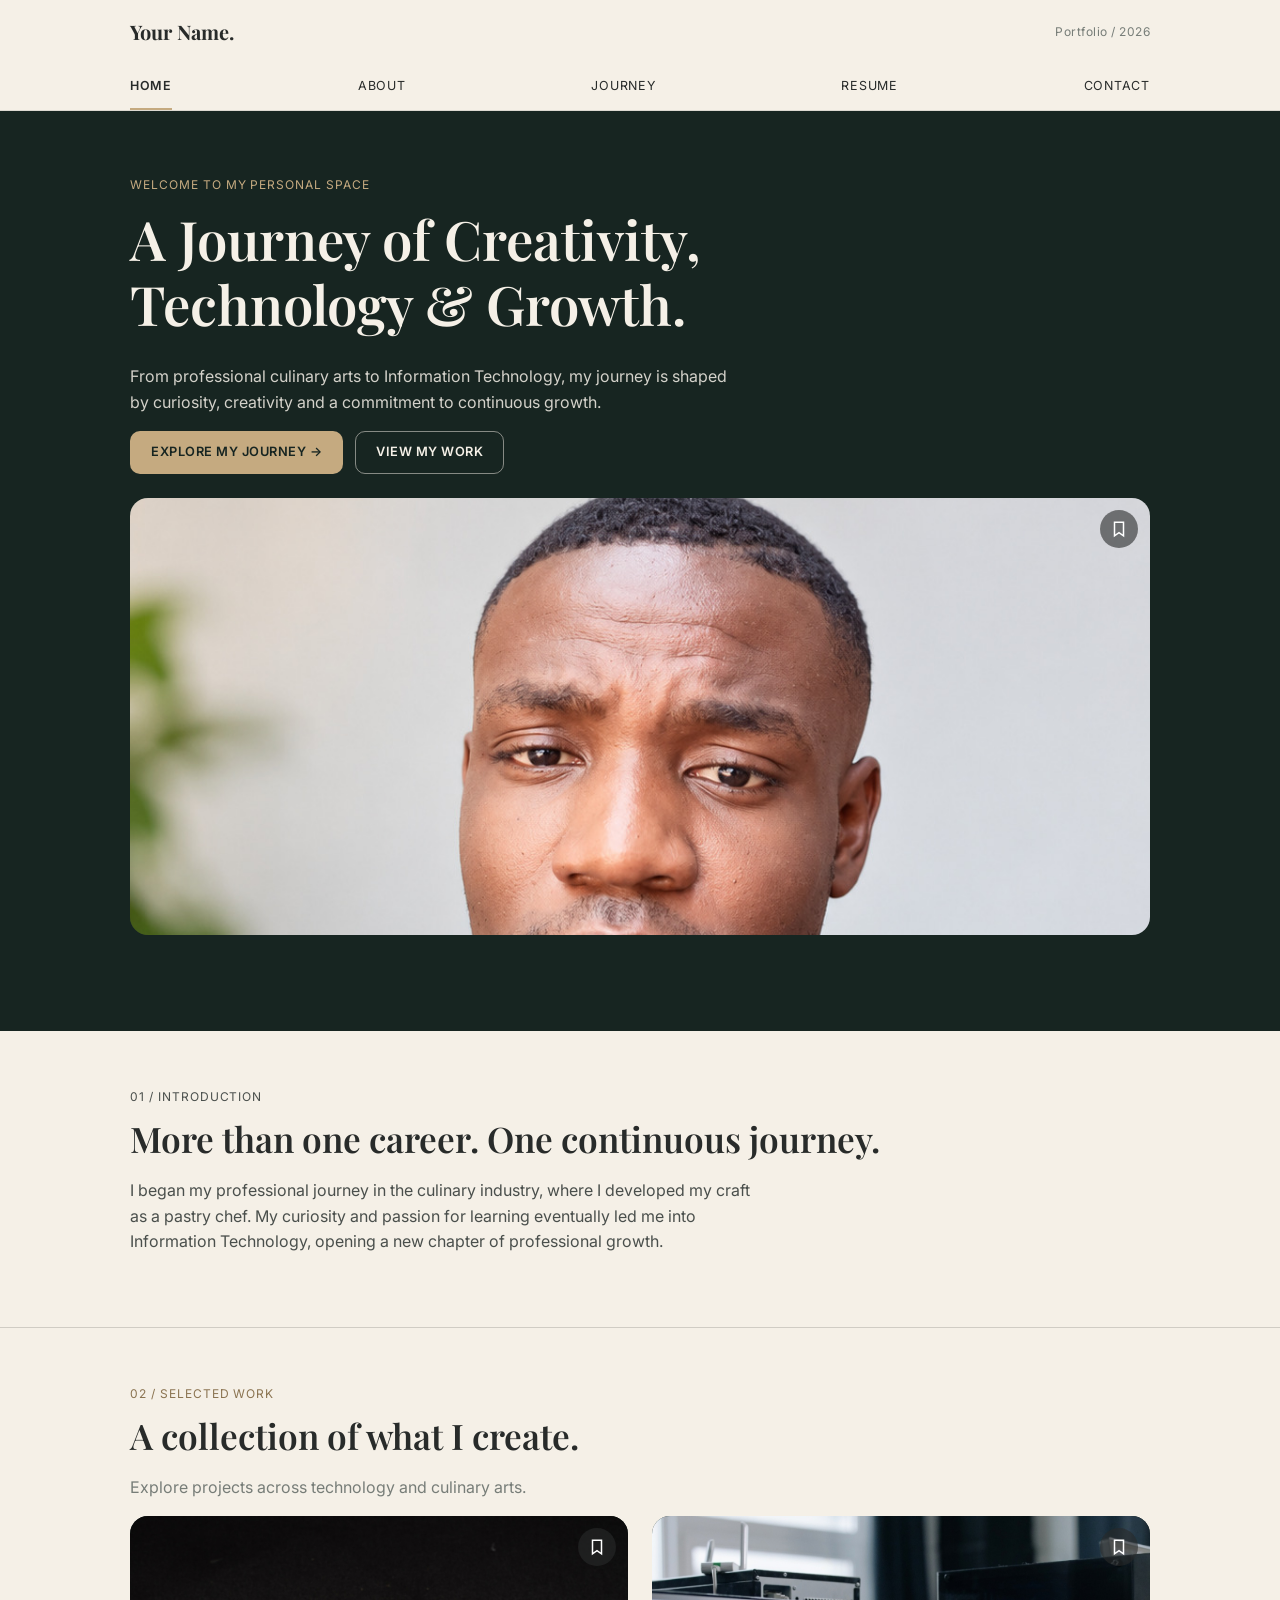
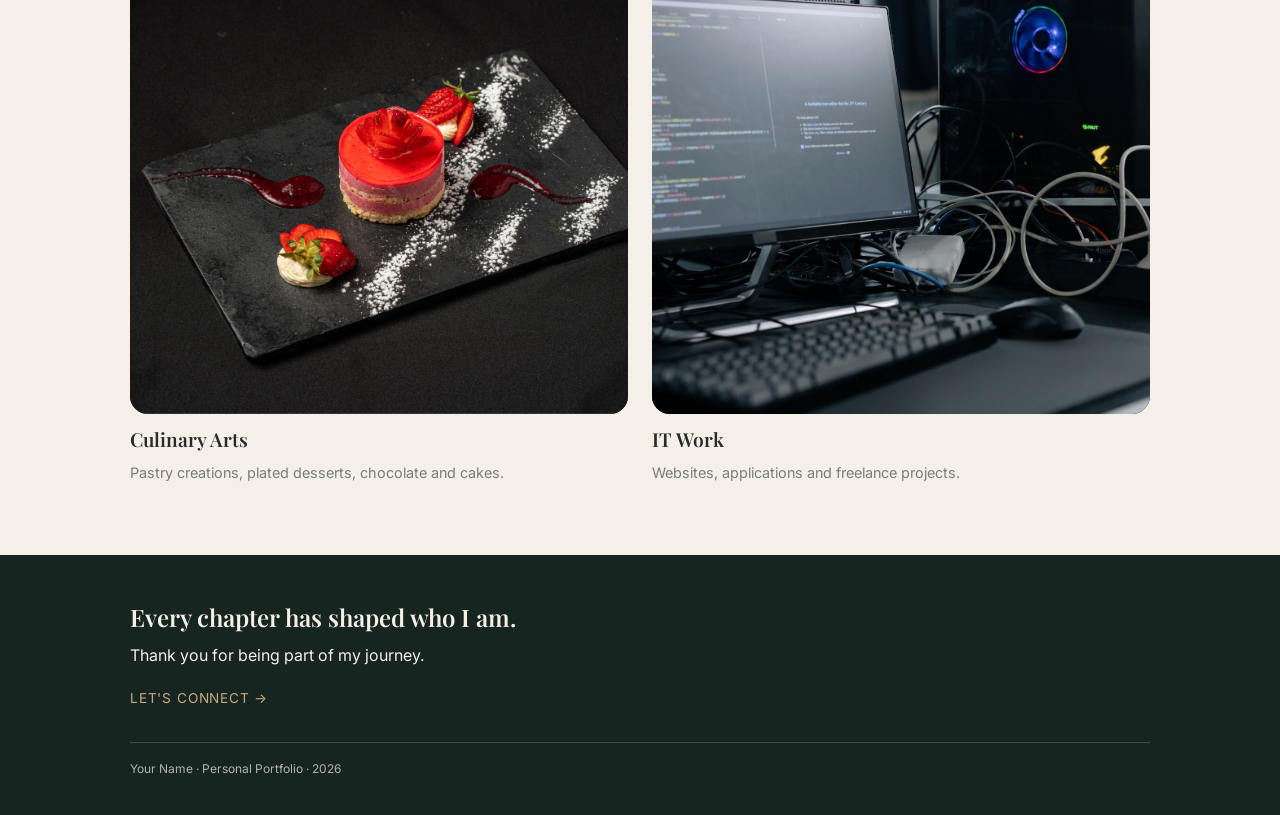
==== commit 33575bf7: "Add files via upload" ====
--- a/index.html
+++ b/index.html
@@ -3,7 +3,7 @@
 <head>
   <meta charset="UTF-8">
   <meta name="viewport" content="width=device-width, initial-scale=1">
-  <title>Dereck Mungoriwo | Personal Space</title>
+  <title>Your Name | Personal Portfolio</title>
   <meta name="description" content="A journey of creativity, technology and growth: from professional pastry to IT.">
   <link rel="preconnect" href="https://fonts.googleapis.com">
   <link rel="preconnect" href="https://fonts.gstatic.com" crossorigin>
@@ -17,8 +17,8 @@
   <header class="site-header">
     <div class="container">
       <div class="header-top">
-        <a class="brand" href="index.html">Dereck Mungoriwo.</a>
-        <span class="header-meta">Personal Space / 2026</span>
+        <a class="brand" href="index.html">Your Name.</a>
+        <span class="header-meta">Portfolio / 2026</span>
         <button class="nav-toggle" aria-expanded="false" aria-controls="nav">Menu</button>
       </div>
       <nav class="main-nav" id="nav" aria-label="Main">
@@ -36,18 +36,21 @@
   <main>
     <!-- HERO -->
     <section class="hero on-dark">
-      <div class="container">
+      <div class="container hero-grid">
+        <div class="hero-text">
         <p class="eyebrow">Welcome to my personal space</p>
         <h1>A Journey of Creativity, Technology &amp; Growth.</h1>
         <p class="hero-lead">From professional culinary arts to Information Technology, my journey is shaped by curiosity, creativity and a commitment to continuous growth.</p>
-        <div class="media hero-media">
-          <img src="images/profilehome.jpg" alt="Portrait of Your Name" onerror="this.style.display='none'"><button class="save-btn" data-id="hero" aria-label="Save image" aria-pressed="false"><svg viewBox="0 0 24 24"><path d="M6 3h12v18l-6-4-6 4z"/></svg></button>
-          
-        </div>
-        <div class="hero-actions">
+                <div class="hero-actions">
           <a class="btn btn-gold" href="journey.html">Explore my journey &rarr;</a>
           <a class="btn btn-outline" href="resume.html">View my work</a>
         </div>
+        </div>
+        <div class="media hero-media">
+          <img src="images/profile.jpg" alt="Portrait of Dereck Mungoriwo" onerror="this.style.display='none'"><button class="save-btn" data-id="hero" aria-label="Save image" aria-pressed="false"><svg viewBox="0 0 24 24"><path d="M6 3h12v18l-6-4-6 4z"/></svg></button>
+          
+        </div>
+      </div>
       </div>
     </section>
 
@@ -61,39 +64,29 @@
     </section>
     <hr class="divider">
 
-    <!-- PROFESSIONAL PATH -->
-    <section class="path">
+    <!-- SELECTED WORK -->
+    <section class="selected" id="work">
       <div class="container">
-        <p class="eyebrow">02 / My professional path</p>
-        <div class="card-grid">
-          <article class="card">
-            <div class="media"><img src="images/culinary.jpg" alt="Plated pastry dessert" onerror="this.style.display='none'"><button class="save-btn" data-id="path-culinary" aria-label="Save image" aria-pressed="false"><svg viewBox="0 0 24 24"><path d="M6 3h12v18l-6-4-6 4z"/></svg></button></div>
-            <h3>Culinary Arts</h3>
-            <p>6 years of professional pastry experience.</p>
-          </article>
-          <article class="card">
-            <div class="media"><img src="images/technology.jpg" alt="Developer working on a laptop" onerror="this.style.display='none'"><button class="save-btn" data-id="path-tech" aria-label="Save image" aria-pressed="false"><svg viewBox="0 0 24 24"><path d="M6 3h12v18l-6-4-6 4z"/></svg></button></div>
-            <h3>Technology</h3>
-            <p>IT graduate with freelance experience.</p>
-          </article>
-        </div>
-      </div>
-    </section>
-    <hr class="divider">
-
-    <!-- SELECTED WORK -->
-    <section class="selected">
-      <div class="container">
-        <p class="eyebrow">03 / Selected work</p>
+        <p class="eyebrow">02 / Selected work</p>
         <h2>A collection of what I create.</h2>
         <p class="lead">Explore projects across technology and culinary arts.</p>
         <div class="card-grid">
-          <a class="card" href="resume.html#it">
-            <div class="media"><img src="images/work-it.jpg" alt="IT project on a laptop and monitor" onerror="this.style.display='none'"><button class="save-btn" data-id="work-it" aria-label="Save image" aria-pressed="false"><svg viewBox="0 0 24 24"><path d="M6 3h12v18l-6-4-6 4z"/></svg></button></div>
-          </a>
-          <a class="card" href="resume.html#culinary">
-            <div class="media"><img src="images/work-culinary.jpg" alt="Chocolate pastry creation" onerror="this.style.display='none'"><button class="save-btn" data-id="work-culinary" aria-label="Save image" aria-pressed="false"><svg viewBox="0 0 24 24"><path d="M6 3h12v18l-6-4-6 4z"/></svg></button></div>
-          </a>
+          <article class="card">
+            <div class="media">
+              <a class="media-link" href="resume.html#culinary" aria-label="View Culinary Arts projects"><img src="images/culinary.jpg" alt="Plated pastry dessert" onerror="this.style.display='none'"></a>
+              <button class="save-btn" data-id="work-culinary" aria-label="Save image" aria-pressed="false"><svg viewBox="0 0 24 24"><path d="M6 3h12v18l-6-4-6 4z"/></svg></button>
+            </div>
+            <h3><a href="resume.html#culinary">Culinary Arts</a></h3>
+            <p>Pastry creations, plated desserts, chocolate and cakes.</p>
+          </article>
+          <article class="card">
+            <div class="media">
+              <a class="media-link" href="resume.html#it" aria-label="View IT Work projects"><img src="images/technology.jpg" alt="IT project on a laptop" onerror="this.style.display='none'"></a>
+              <button class="save-btn" data-id="work-it" aria-label="Save image" aria-pressed="false"><svg viewBox="0 0 24 24"><path d="M6 3h12v18l-6-4-6 4z"/></svg></button>
+            </div>
+            <h3><a href="resume.html#it">IT Work</a></h3>
+            <p>Websites, applications and freelance projects.</p>
+          </article>
         </div>
       </div>
     </section>
--- a/css/home.css
+++ b/css/home.css
@@ -14,70 +14,12 @@
 .intro { padding-block: 56px; }
 .intro p { max-width: 62ch; color: #4a4f4c; }
 
-<style>
-  /* Professional path (two-slide deck) */
-  .path { padding-block: 56px; }
-  .path .deck { max-width: 960px; margin: 0 auto; }
-  .path .deck-viewport { position: relative; overflow: hidden; }
-  .path .deck-track { display: flex; transition: transform .7s ease; }
-  .path .slide { flex: 0 0 100%; min-width: 0; }
-
-  .card .media { aspect-ratio: 16 / 9; }   /* was 4 / 3; 16:9 = standard presentation frame */
-  .card .media img { width: 100%; height: 100%; object-fit: cover; display: block; }
-  .card h3 { margin-top: 14px; }
-  .card p { color: var(--stone); font-size: .9rem; }
-
-  .path .deck-controls {
-    position: absolute; top: 0; left: 0; right: 0;
-    aspect-ratio: 16 / 9; pointer-events: none;
-  }
-  .path .deck-nav {
-    position: absolute; top: 50%; transform: translateY(-50%);
-    width: 44px; height: 44px; border: 0; border-radius: 50%;
-    background: rgba(255,255,255,.85); color: #111; font-size: 28px; line-height: 1;
-    cursor: pointer; pointer-events: auto;
-  }
-  .path .deck-nav.prev { left: 12px; }
-  .path .deck-nav.next { right: 12px; }
-  .path .deck-nav:focus-visible, .path .deck-dots button:focus-visible { outline: 3px solid currentColor; outline-offset: 2px; }
-
-  .path .deck-dots { display: flex; justify-content: center; gap: 10px; margin-top: 18px; }
-  .path .deck-dots button { width: 12px; height: 12px; padding: 0; border: 0; border-radius: 50%; background: #bbb; cursor: pointer; }
-  .path .deck-dots button.active { background: var(--stone); }
-
-  @media (prefers-reduced-motion: reduce) { .path .deck-track { transition: none; } }
-</style>
-
-<script>
-(function () {
-  var deck = document.getElementById('pathDeck');
-  var track = deck.querySelector('.deck-track');
-  var viewport = deck.querySelector('.deck-viewport');
-  var dots = deck.querySelectorAll('.deck-dots button');
-  var total = dots.length, index = 0, timer = null, DELAY = 5000;
-
-  function go(i) {
-    index = (i + total) % total;
-    track.style.transform = 'translateX(' + (-100 * index) + '%)';
-    dots.forEach(function (d, n) { d.classList.toggle('active', n === index); d.setAttribute('aria-selected', n === index); });
-  }
-  function stop() { clearInterval(timer); }
-  function start() {
-    if (window.matchMedia('(prefers-reduced-motion: reduce)').matches) return;
-    stop(); timer = setInterval(function () { go(index + 1); }, DELAY);
-  }
-
-  deck.querySelector('.prev').addEventListener('click', function () { go(index - 1); start(); });
-  deck.querySelector('.next').addEventListener('click', function () { go(index + 1); start(); });
-  dots.forEach(function (d, n) { d.addEventListener('click', function () { go(n); start(); }); });
-  viewport.addEventListener('mouseenter', stop);
-  viewport.addEventListener('mouseleave', start);
-  viewport.addEventListener('focusin', stop);
-  viewport.addEventListener('focusout', start);
-
-  go(0); start();
-})();
-</script>
+/* Professional path (two cards) */
+.path { padding-block: 56px; }
+.card-grid { display: grid; grid-template-columns: 1fr; gap: 24px; }
+.card .media { aspect-ratio: 4 / 3; }
+.card h3 { margin-top: 14px; }
+.card p { color: var(--stone); font-size: .9rem; }
 
 /* Selected work */
 .selected { padding-block: 56px; }
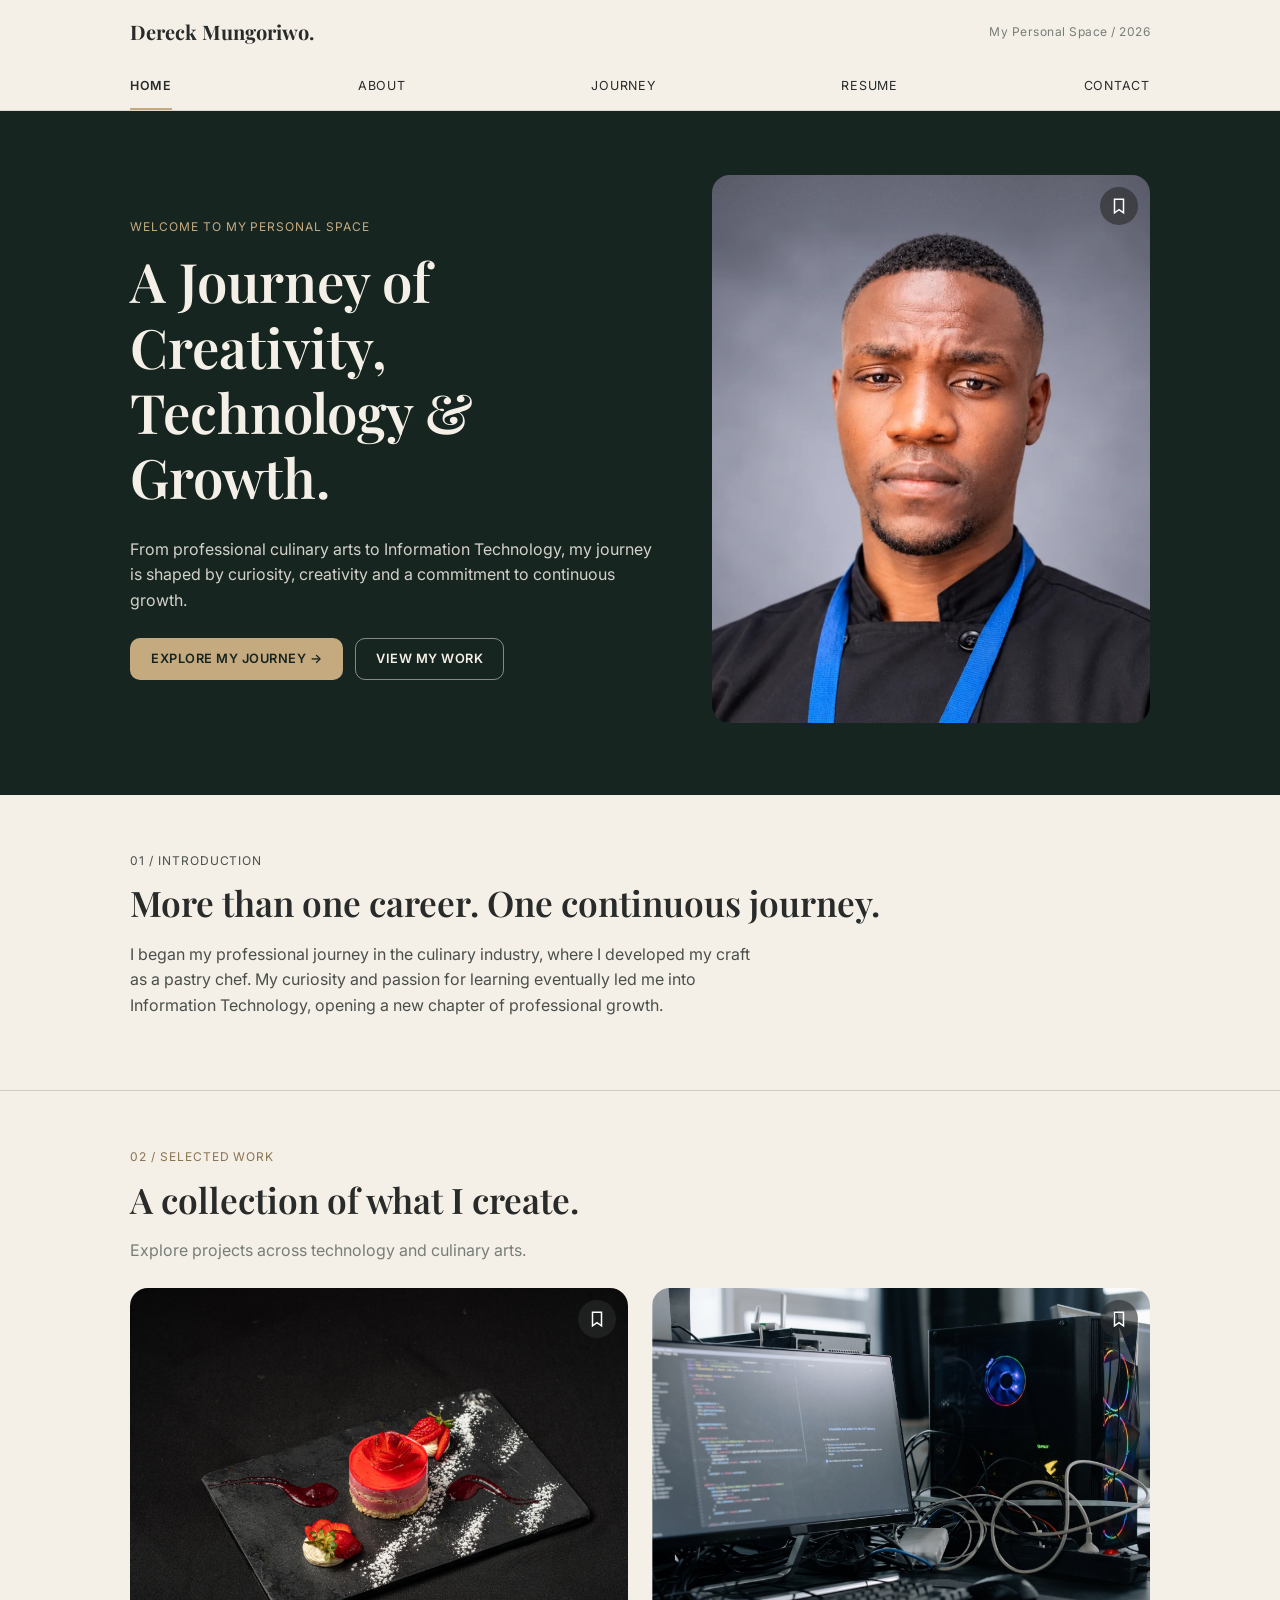
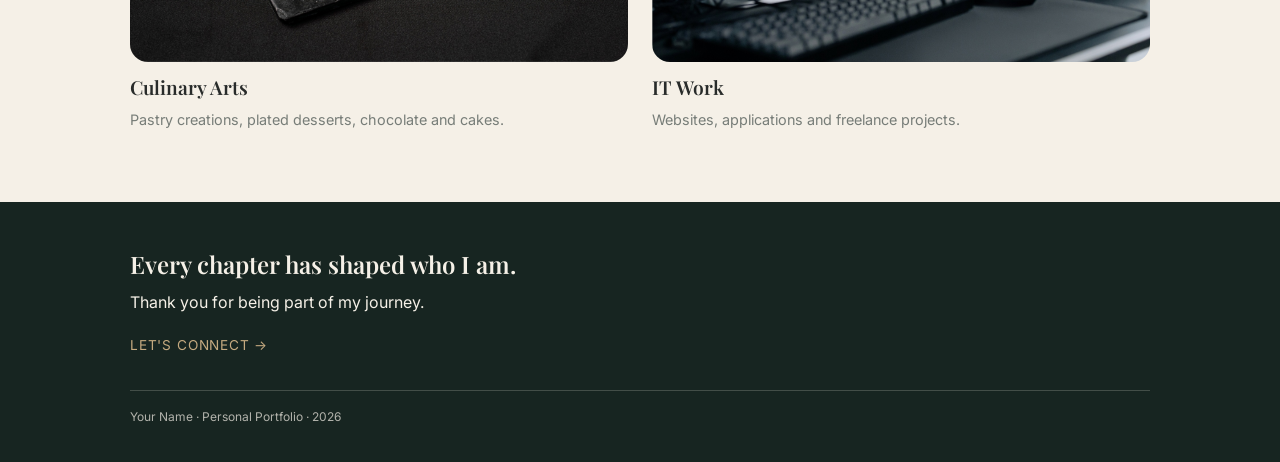
==== commit ba78d03c: "Update index.html" ====
--- a/index.html
+++ b/index.html
@@ -3,7 +3,7 @@
 <head>
   <meta charset="UTF-8">
   <meta name="viewport" content="width=device-width, initial-scale=1">
-  <title>Your Name | Personal Portfolio</title>
+  <title>Your Name | Personal Space</title>
   <meta name="description" content="A journey of creativity, technology and growth: from professional pastry to IT.">
   <link rel="preconnect" href="https://fonts.googleapis.com">
   <link rel="preconnect" href="https://fonts.gstatic.com" crossorigin>
@@ -17,8 +17,8 @@
   <header class="site-header">
     <div class="container">
       <div class="header-top">
-        <a class="brand" href="index.html">Your Name.</a>
-        <span class="header-meta">Portfolio / 2026</span>
+        <a class="brand" href="index.html">Dereck Mungoriwo.</a>
+        <span class="header-meta">My Personal Space / 2026</span>
         <button class="nav-toggle" aria-expanded="false" aria-controls="nav">Menu</button>
       </div>
       <nav class="main-nav" id="nav" aria-label="Main">
@@ -47,7 +47,7 @@
         </div>
         </div>
         <div class="media hero-media">
-          <img src="images/profile.jpg" alt="Portrait of Dereck Mungoriwo" onerror="this.style.display='none'"><button class="save-btn" data-id="hero" aria-label="Save image" aria-pressed="false"><svg viewBox="0 0 24 24"><path d="M6 3h12v18l-6-4-6 4z"/></svg></button>
+          <img src="images/profilehome.jpg" alt="Portrait of Dereck Mungoriwo" onerror="this.style.display='none'"><button class="save-btn" data-id="hero" aria-label="Save image" aria-pressed="false"><svg viewBox="0 0 24 24"><path d="M6 3h12v18l-6-4-6 4z"/></svg></button>
           
         </div>
       </div>
--- a/css/home.css
+++ b/css/home.css
@@ -6,30 +6,34 @@
 .hero { background: var(--forest); color: var(--ivory); padding-block: 40px 48px; }
 .hero h1 { max-width: 18ch; }
 .hero-lead { max-width: 60ch; color: rgba(245,240,231,.85); }
-.hero-media { aspect-ratio: 16 / 10; margin-block: 24px; max-height: 560px; }
-.hero-media img { object-position: center 20%; }
-.hero-actions { display: flex; flex-wrap: wrap; gap: 12px; }
+.hero-grid { display: grid; gap: 28px; align-items: center; }
+.hero-media { aspect-ratio: 4 / 5; width: 100%; max-width: 440px; }
+.hero-media img { object-position: center top; }
+.hero-actions { margin-top: 24px; display: flex; flex-wrap: wrap; gap: 12px; }
 
 /* Introduction */
 .intro { padding-block: 56px; }
 .intro p { max-width: 62ch; color: #4a4f4c; }
 
-/* Professional path (two cards) */
-.path { padding-block: 56px; }
-.card-grid { display: grid; grid-template-columns: 1fr; gap: 24px; }
+/* Selected work cards */
+.card-grid { display: grid; grid-template-columns: 1fr; gap: 24px; margin-top: 24px; }
 .card .media { aspect-ratio: 4 / 3; }
+.media-link { display: block; width: 100%; height: 100%; }
+.media-link img { transition: transform .4s; }
+.card:hover .media-link img { transform: scale(1.04); }
 .card h3 { margin-top: 14px; }
+.card h3 a:hover { color: #8a7350; }
 .card p { color: var(--stone); font-size: .9rem; }
 
 /* Selected work */
 .selected { padding-block: 56px; }
 .selected .lead { color: var(--stone); max-width: 55ch; }
-.selected .card .media { aspect-ratio: 1 / 1; }
 
 @media (min-width: 640px) {
   .card-grid { grid-template-columns: 1fr 1fr; }
 }
 @media (min-width: 900px) {
   .hero { padding-block: 64px 72px; }
-  .hero-media { aspect-ratio: 21 / 9; }
+  .hero-grid { grid-template-columns: 6fr 5fr; gap: 56px; }
+  .hero-media { justify-self: end; }
 }
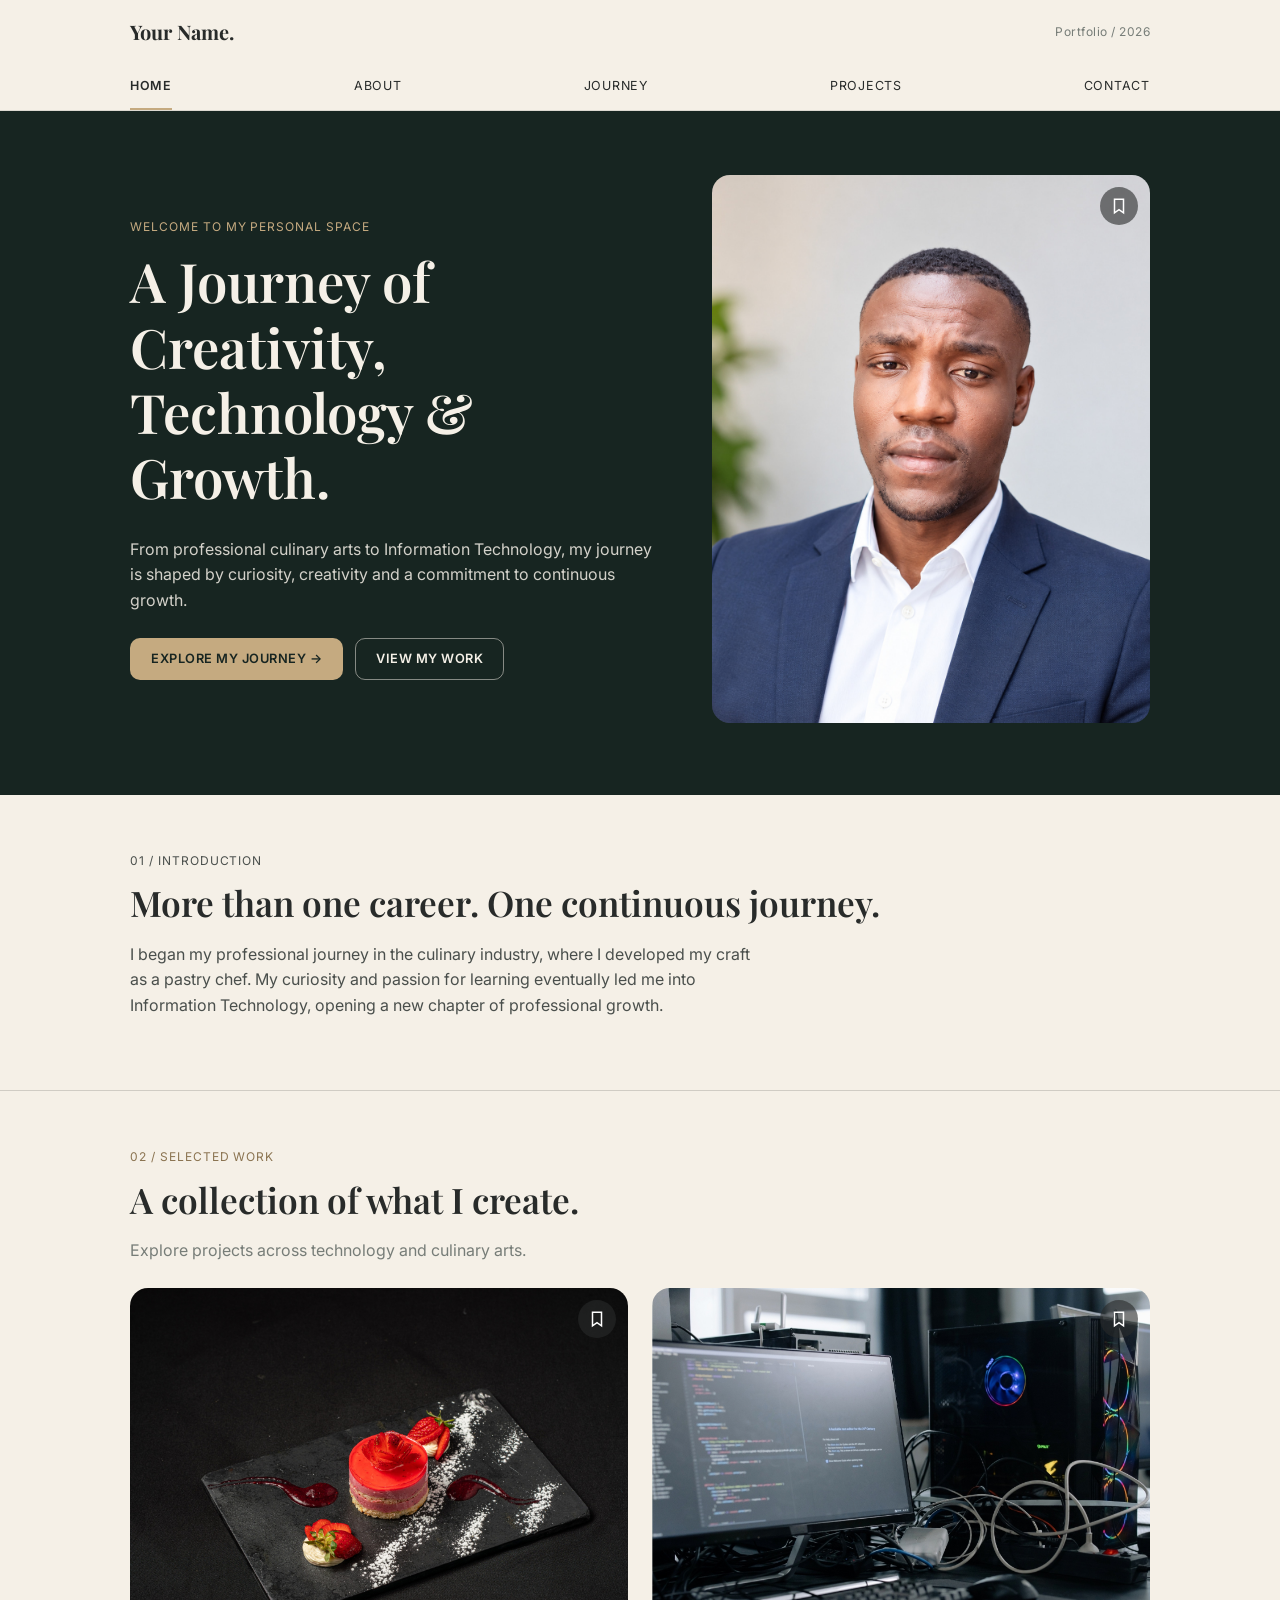
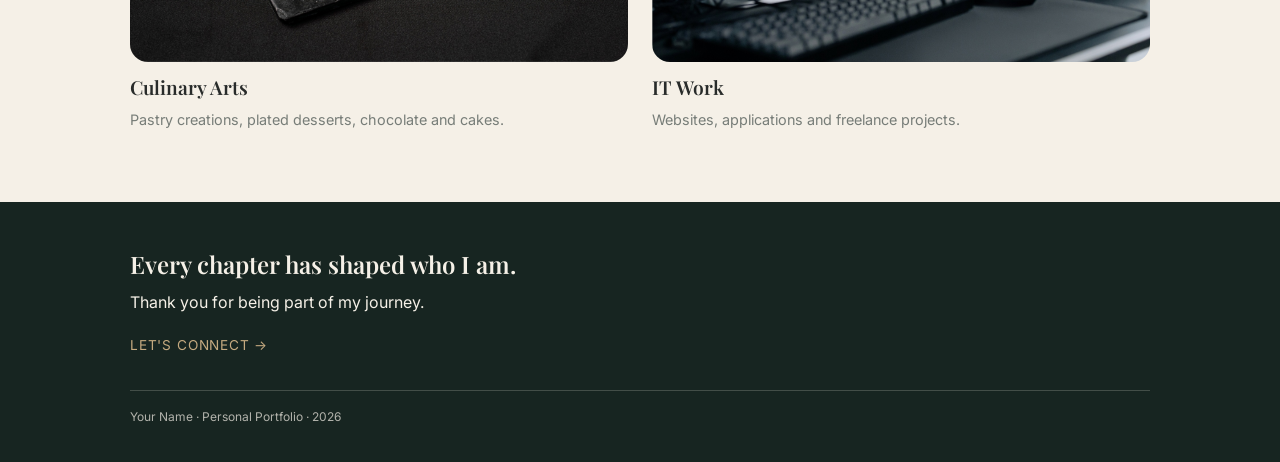
==== commit f13c6ec8: "Add files via upload" ====
--- a/index.html
+++ b/index.html
@@ -3,7 +3,7 @@
 <head>
   <meta charset="UTF-8">
   <meta name="viewport" content="width=device-width, initial-scale=1">
-  <title>Your Name | Personal Space</title>
+  <title>Your Name | Personal Portfolio</title>
   <meta name="description" content="A journey of creativity, technology and growth: from professional pastry to IT.">
   <link rel="preconnect" href="https://fonts.googleapis.com">
   <link rel="preconnect" href="https://fonts.gstatic.com" crossorigin>
@@ -17,8 +17,8 @@
   <header class="site-header">
     <div class="container">
       <div class="header-top">
-        <a class="brand" href="index.html">Dereck Mungoriwo.</a>
-        <span class="header-meta">My Personal Space / 2026</span>
+        <a class="brand" href="index.html">Your Name.</a>
+        <span class="header-meta">Portfolio / 2026</span>
         <button class="nav-toggle" aria-expanded="false" aria-controls="nav">Menu</button>
       </div>
       <nav class="main-nav" id="nav" aria-label="Main">
@@ -26,7 +26,7 @@
           <li><a href="index.html">Home</a></li>
           <li><a href="about.html">About</a></li>
           <li><a href="journey.html">Journey</a></li>
-          <li><a href="resume.html">Resume</a></li>
+          <li><a href="projects.html">Projects</a></li>
           <li><a href="contact.html">Contact</a></li>
         </ul>
       </nav>
@@ -41,16 +41,14 @@
         <p class="eyebrow">Welcome to my personal space</p>
         <h1>A Journey of Creativity, Technology &amp; Growth.</h1>
         <p class="hero-lead">From professional culinary arts to Information Technology, my journey is shaped by curiosity, creativity and a commitment to continuous growth.</p>
-                <div class="hero-actions">
+        <div class="hero-actions">
           <a class="btn btn-gold" href="journey.html">Explore my journey &rarr;</a>
-          <a class="btn btn-outline" href="resume.html">View my work</a>
+          <a class="btn btn-outline" href="projects.html">View my work</a>
         </div>
         </div>
         <div class="media hero-media">
-          <img src="images/profilehome.jpg" alt="Portrait of Dereck Mungoriwo" onerror="this.style.display='none'"><button class="save-btn" data-id="hero" aria-label="Save image" aria-pressed="false"><svg viewBox="0 0 24 24"><path d="M6 3h12v18l-6-4-6 4z"/></svg></button>
-          
+          <img src="images/profile.jpg" alt="Portrait of Dereck Mungoriwo" onerror="this.style.display='none'"><button class="save-btn" data-id="hero" aria-label="Save image" aria-pressed="false"><svg viewBox="0 0 24 24"><path d="M6 3h12v18l-6-4-6 4z"/></svg></button>
         </div>
-      </div>
       </div>
     </section>
 
@@ -73,18 +71,18 @@
         <div class="card-grid">
           <article class="card">
             <div class="media">
-              <a class="media-link" href="resume.html#culinary" aria-label="View Culinary Arts projects"><img src="images/culinary.jpg" alt="Plated pastry dessert" onerror="this.style.display='none'"></a>
+              <a class="media-link" href="projects.html#culinary" aria-label="View Culinary Arts projects"><img src="images/culinary.jpg" alt="Plated pastry dessert" onerror="this.style.display='none'"></a>
               <button class="save-btn" data-id="work-culinary" aria-label="Save image" aria-pressed="false"><svg viewBox="0 0 24 24"><path d="M6 3h12v18l-6-4-6 4z"/></svg></button>
             </div>
-            <h3><a href="resume.html#culinary">Culinary Arts</a></h3>
+            <h3><a href="projects.html#culinary">Culinary Arts</a></h3>
             <p>Pastry creations, plated desserts, chocolate and cakes.</p>
           </article>
           <article class="card">
             <div class="media">
-              <a class="media-link" href="resume.html#it" aria-label="View IT Work projects"><img src="images/technology.jpg" alt="IT project on a laptop" onerror="this.style.display='none'"></a>
+              <a class="media-link" href="projects.html#it" aria-label="View IT Work projects"><img src="images/technology.jpg" alt="IT project on a laptop" onerror="this.style.display='none'"></a>
               <button class="save-btn" data-id="work-it" aria-label="Save image" aria-pressed="false"><svg viewBox="0 0 24 24"><path d="M6 3h12v18l-6-4-6 4z"/></svg></button>
             </div>
-            <h3><a href="resume.html#it">IT Work</a></h3>
+            <h3><a href="projects.html#it">IT Work</a></h3>
             <p>Websites, applications and freelance projects.</p>
           </article>
         </div>
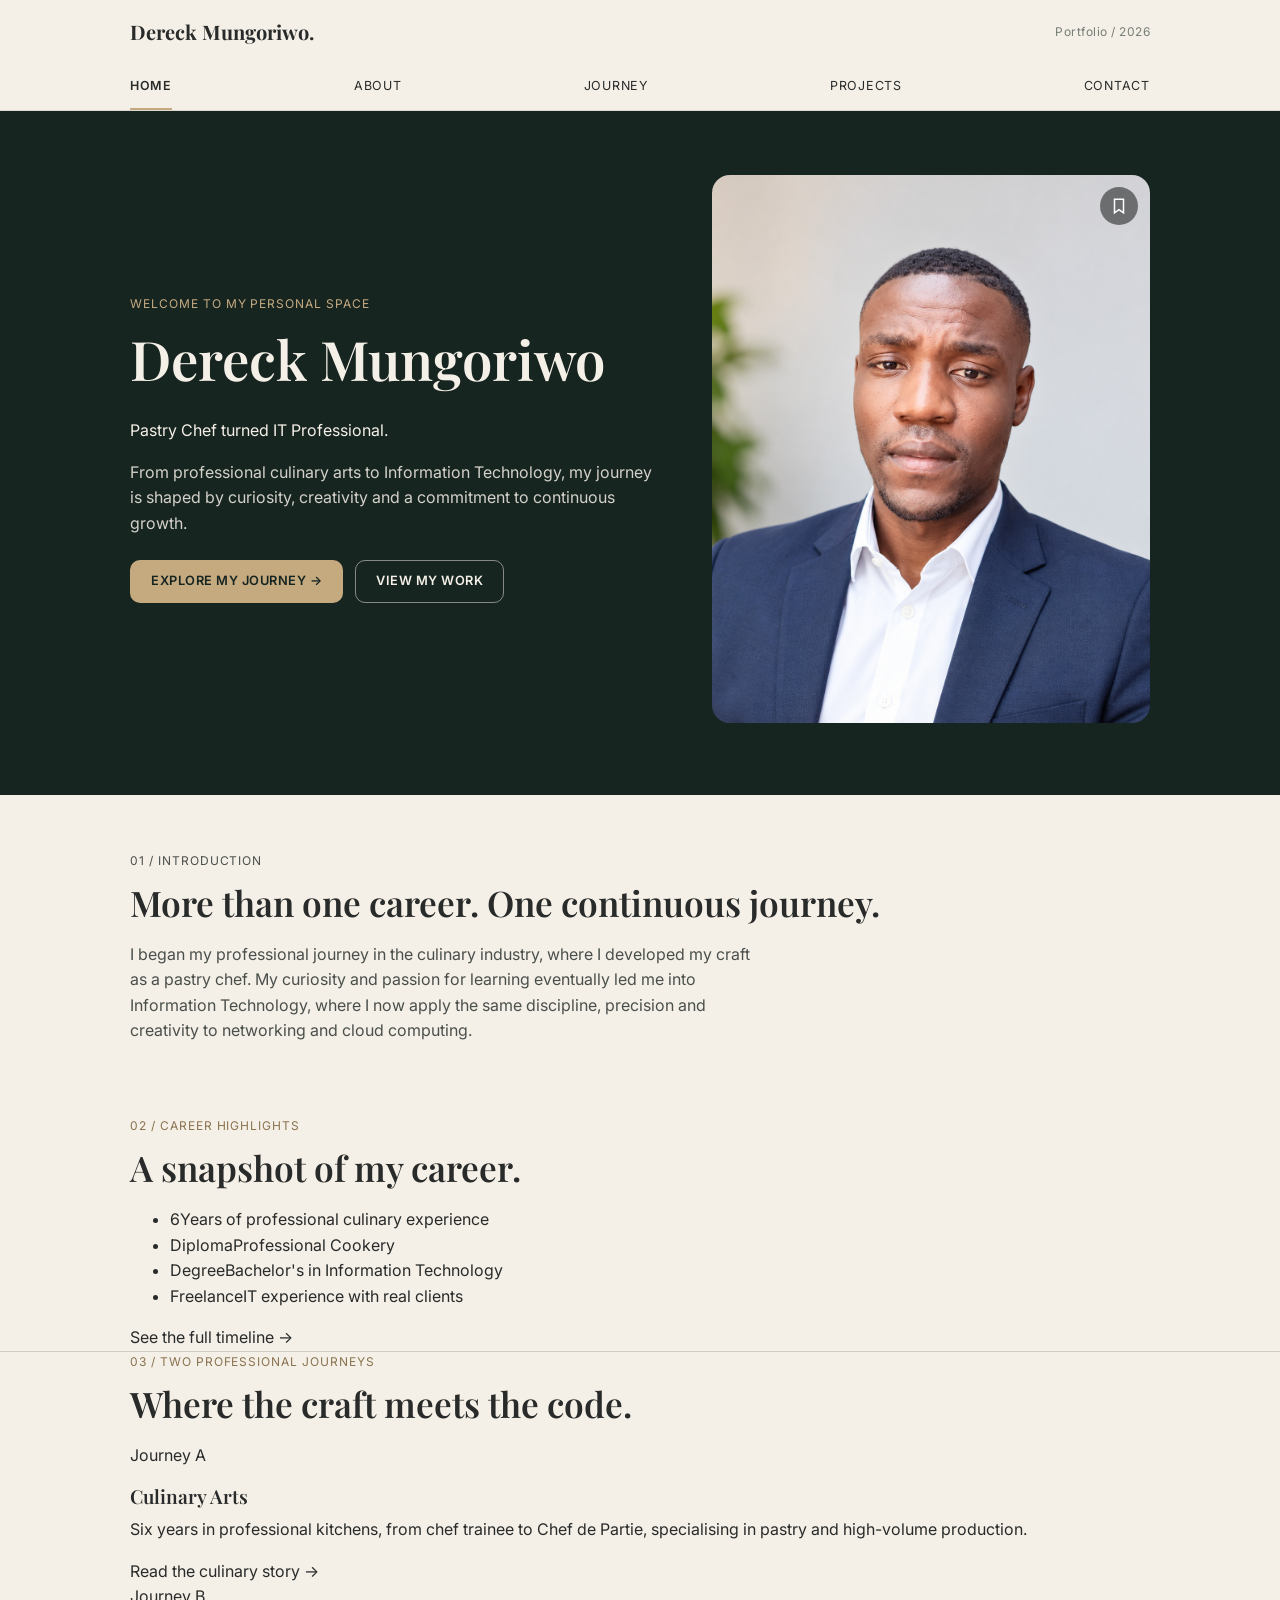
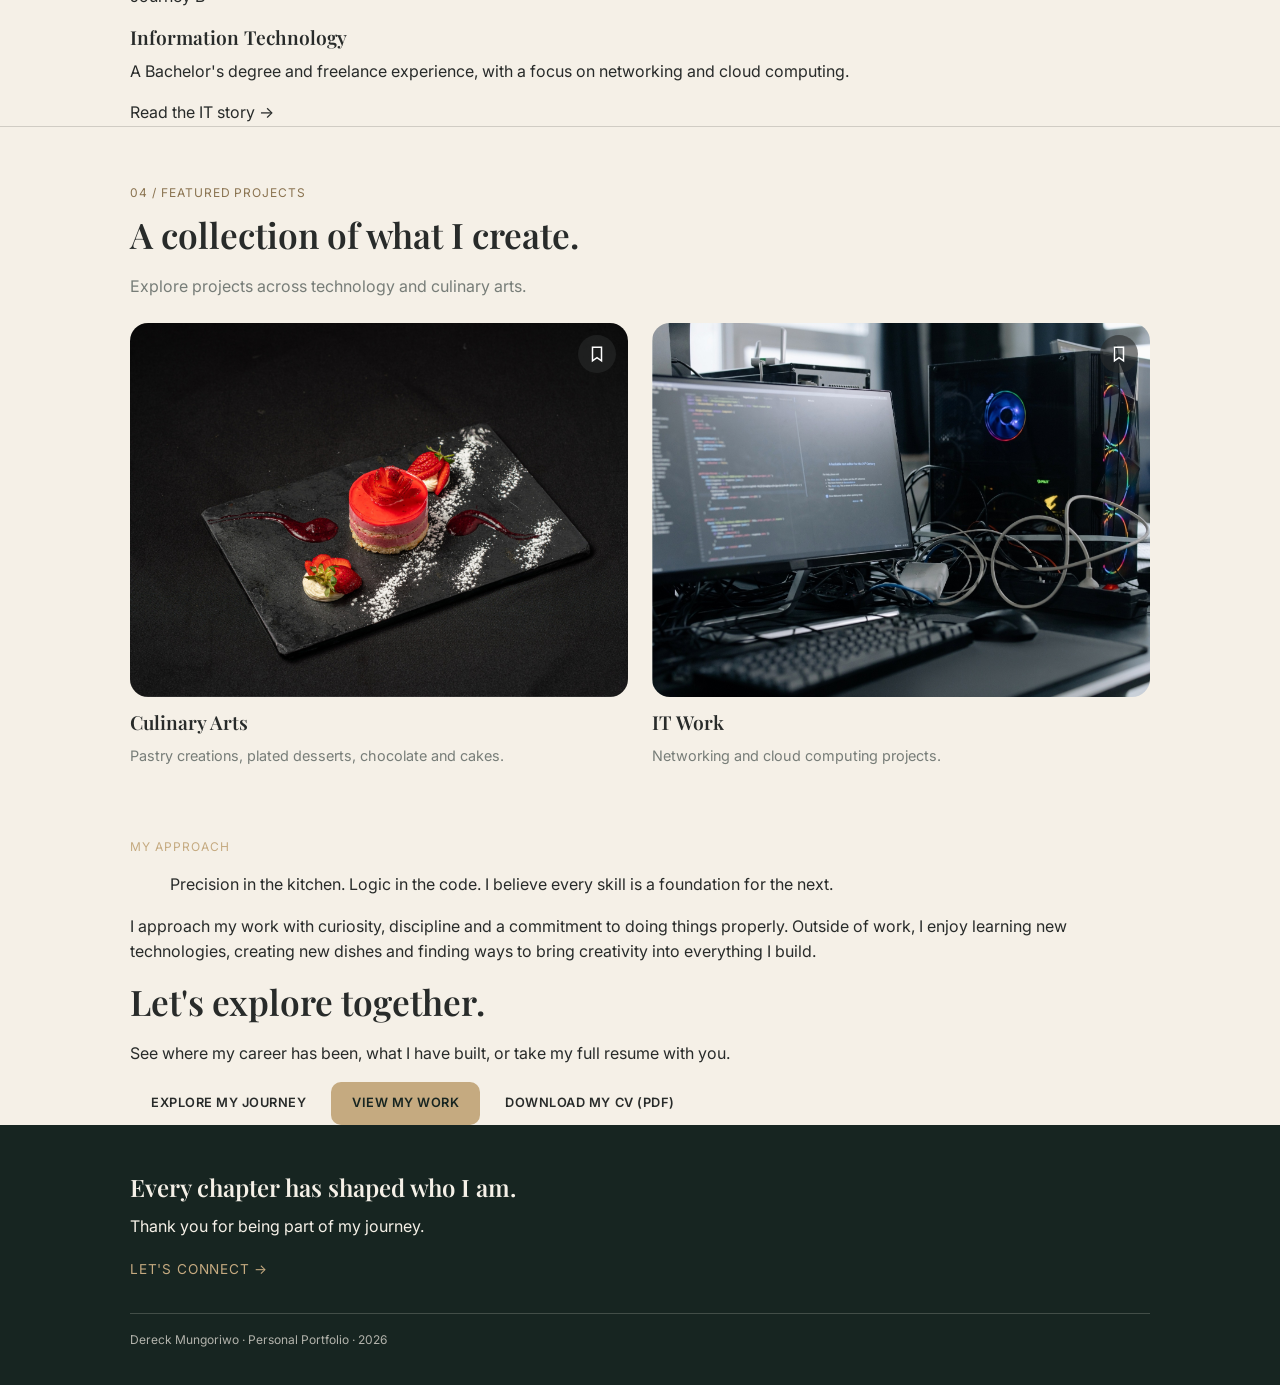
==== commit 4680808e: "Add files via upload" ====
--- a/index.html
+++ b/index.html
@@ -3,8 +3,8 @@
 <head>
   <meta charset="UTF-8">
   <meta name="viewport" content="width=device-width, initial-scale=1">
-  <title>Your Name | Personal Portfolio</title>
-  <meta name="description" content="A journey of creativity, technology and growth: from professional pastry to IT.">
+  <title>Dereck Mungoriwo | Pastry Chef &amp; IT Professional</title>
+  <meta name="description" content="Dereck Mungoriwo: from professional pastry chef to IT professional. Explore my journey, projects and resume.">
   <link rel="preconnect" href="https://fonts.googleapis.com">
   <link rel="preconnect" href="https://fonts.gstatic.com" crossorigin>
   <link href="https://fonts.googleapis.com/css2?family=Inter:wght@400;500;600&family=Playfair+Display:wght@500;600;700&display=swap" rel="stylesheet">
@@ -13,11 +13,11 @@
 </head>
 <body>
 
-  <!-- HEADER (copy this block to every page) -->
+  <!-- HEADER (same on every page) -->
   <header class="site-header">
     <div class="container">
       <div class="header-top">
-        <a class="brand" href="index.html">Your Name.</a>
+        <a class="brand" href="index.html">Dereck Mungoriwo.</a>
         <span class="header-meta">Portfolio / 2026</span>
         <button class="nav-toggle" aria-expanded="false" aria-controls="nav">Menu</button>
       </div>
@@ -34,38 +34,79 @@
   </header>
 
   <main>
-    <!-- HERO -->
+
+    <!-- HERO: name, headline, introduction, 4:3 photo -->
     <section class="hero on-dark">
       <div class="container hero-grid">
         <div class="hero-text">
-        <p class="eyebrow">Welcome to my personal space</p>
-        <h1>A Journey of Creativity, Technology &amp; Growth.</h1>
-        <p class="hero-lead">From professional culinary arts to Information Technology, my journey is shaped by curiosity, creativity and a commitment to continuous growth.</p>
-        <div class="hero-actions">
-          <a class="btn btn-gold" href="journey.html">Explore my journey &rarr;</a>
-          <a class="btn btn-outline" href="projects.html">View my work</a>
-        </div>
+          <p class="eyebrow">Welcome to my personal space</p>
+          <h1>Dereck Mungoriwo</h1>
+          <p class="headline">Pastry Chef turned IT Professional.</p>
+          <p class="hero-lead">From professional culinary arts to Information Technology, my journey is shaped by curiosity, creativity and a commitment to continuous growth.</p>
+          <div class="hero-actions">
+            <a class="btn btn-gold" href="journey.html">Explore my journey &rarr;</a>
+            <a class="btn btn-outline" href="projects.html">View my work</a>
+          </div>
         </div>
         <div class="media hero-media">
-          <img src="images/profile.jpg" alt="Portrait of Dereck Mungoriwo" onerror="this.style.display='none'"><button class="save-btn" data-id="hero" aria-label="Save image" aria-pressed="false"><svg viewBox="0 0 24 24"><path d="M6 3h12v18l-6-4-6 4z"/></svg></button>
+          <img src="images/profile.jpg" alt="Portrait of Dereck Mungoriwo" onerror="this.style.display='none'">
+          <button class="save-btn" data-id="hero" aria-label="Save image" aria-pressed="false"><svg viewBox="0 0 24 24"><path d="M6 3h12v18l-6-4-6 4z"/></svg></button>
         </div>
       </div>
     </section>
 
-    <!-- INTRODUCTION -->
+    <!-- 01 PROFESSIONAL INTRODUCTION -->
     <section class="intro" id="intro">
       <div class="container">
         <p class="eyebrow">01 / Introduction</p>
         <h2>More than one career. One continuous journey.</h2>
-        <p>I began my professional journey in the culinary industry, where I developed my craft as a pastry chef. My curiosity and passion for learning eventually led me into Information Technology, opening a new chapter of professional growth.</p>
+        <p>I began my professional journey in the culinary industry, where I developed my craft as a pastry chef. My curiosity and passion for learning eventually led me into Information Technology, where I now apply the same discipline, precision and creativity to networking and cloud computing.</p>
+      </div>
+    </section>
+
+    <!-- 02 CAREER HIGHLIGHTS (snapshot) -->
+    <section class="highlights">
+      <div class="container">
+        <p class="eyebrow">02 / Career highlights</p>
+        <h2>A snapshot of my career.</h2>
+        <ul class="stat-grid">
+          <li class="stat"><span class="stat-value">6</span><span class="stat-label">Years of professional culinary experience</span></li>
+          <li class="stat"><span class="stat-value">Diploma</span><span class="stat-label">Professional Cookery</span></li>
+          <li class="stat"><span class="stat-value">Degree</span><span class="stat-label">Bachelor's in Information Technology</span></li>
+          <li class="stat"><span class="stat-value">Freelance</span><span class="stat-label">IT experience with real clients</span></li>
+        </ul>
+        <a class="text-link" href="journey.html#timeline">See the full timeline &rarr;</a>
       </div>
     </section>
     <hr class="divider">
 
-    <!-- SELECTED WORK -->
+    <!-- 03 CAREER OVERVIEW: two journeys -->
+    <section class="journeys">
+      <div class="container">
+        <p class="eyebrow">03 / Two professional journeys</p>
+        <h2>Where the craft meets the code.</h2>
+        <div class="journey-grid">
+          <article class="journey-card">
+            <p class="path-label">Journey A</p>
+            <h3>Culinary Arts</h3>
+            <p>Six years in professional kitchens, from chef trainee to Chef de Partie, specialising in pastry and high-volume production.</p>
+            <a class="text-link" href="journey.html#culinary">Read the culinary story &rarr;</a>
+          </article>
+          <article class="journey-card">
+            <p class="path-label">Journey B</p>
+            <h3>Information Technology</h3>
+            <p>A Bachelor's degree and freelance experience, with a focus on networking and cloud computing.</p>
+            <a class="text-link" href="journey.html#it">Read the IT story &rarr;</a>
+          </article>
+        </div>
+      </div>
+    </section>
+    <hr class="divider">
+
+    <!-- 04 FEATURED PROJECTS -->
     <section class="selected" id="work">
       <div class="container">
-        <p class="eyebrow">02 / Selected work</p>
+        <p class="eyebrow">04 / Featured projects</p>
         <h2>A collection of what I create.</h2>
         <p class="lead">Explore projects across technology and culinary arts.</p>
         <div class="card-grid">
@@ -83,20 +124,43 @@
               <button class="save-btn" data-id="work-it" aria-label="Save image" aria-pressed="false"><svg viewBox="0 0 24 24"><path d="M6 3h12v18l-6-4-6 4z"/></svg></button>
             </div>
             <h3><a href="projects.html#it">IT Work</a></h3>
-            <p>Websites, applications and freelance projects.</p>
+            <p>Networking and cloud computing projects.</p>
           </article>
         </div>
       </div>
     </section>
+
+    <!-- PERSONAL STATEMENT -->
+    <section class="statement on-dark">
+      <div class="container">
+        <p class="eyebrow">My approach</p>
+        <blockquote>Precision in the kitchen. Logic in the code. I believe every skill is a foundation for the next.</blockquote>
+        <p>I approach my work with curiosity, discipline and a commitment to doing things properly. Outside of work, I enjoy learning new technologies, creating new dishes and finding ways to bring creativity into everything I build.</p>
+      </div>
+    </section>
+
+    <!-- CALL TO ACTION -->
+    <section class="cta">
+      <div class="container">
+        <h2>Let's explore together.</h2>
+        <p>See where my career has been, what I have built, or take my full resume with you.</p>
+        <div class="cta-actions">
+          <a class="btn btn-dark" href="journey.html">Explore my journey</a>
+          <a class="btn btn-gold" href="projects.html">View my work</a>
+          <a class="btn btn-ghost" href="files/resume.pdf" download="Dereck-Mungoriwo-Resume.pdf">Download my CV (PDF)</a>
+        </div>
+      </div>
+    </section>
+
   </main>
 
-  <!-- FOOTER (copy this block to every page) -->
+  <!-- FOOTER (same on every page) -->
   <footer class="site-footer">
     <div class="container">
       <h2>Every chapter has shaped who I am.</h2>
       <p>Thank you for being part of my journey.</p>
       <a class="connect" href="contact.html">Let's connect &rarr;</a>
-      <p class="legal">Your Name &middot; Personal Portfolio &middot; <span id="year">2026</span></p>
+      <p class="legal">Dereck Mungoriwo &middot; Personal Portfolio &middot; <span id="year">2026</span></p>
     </div>
   </footer>
 
--- a/css/global.css
+++ b/css/global.css
@@ -116,3 +116,7 @@
 .details dt { color: var(--stone); }
 .details dd { margin: 0; }
 
+
+/* ---------- Tags / chips (used on several pages) ---------- */
+.chips { list-style: none; margin: 12px 0 0; padding: 0; display: flex; flex-wrap: wrap; gap: 10px; }
+.chips li { padding: 8px 16px; border: 1px solid rgba(40,43,42,.3); border-radius: 999px; font-size: .9rem; }
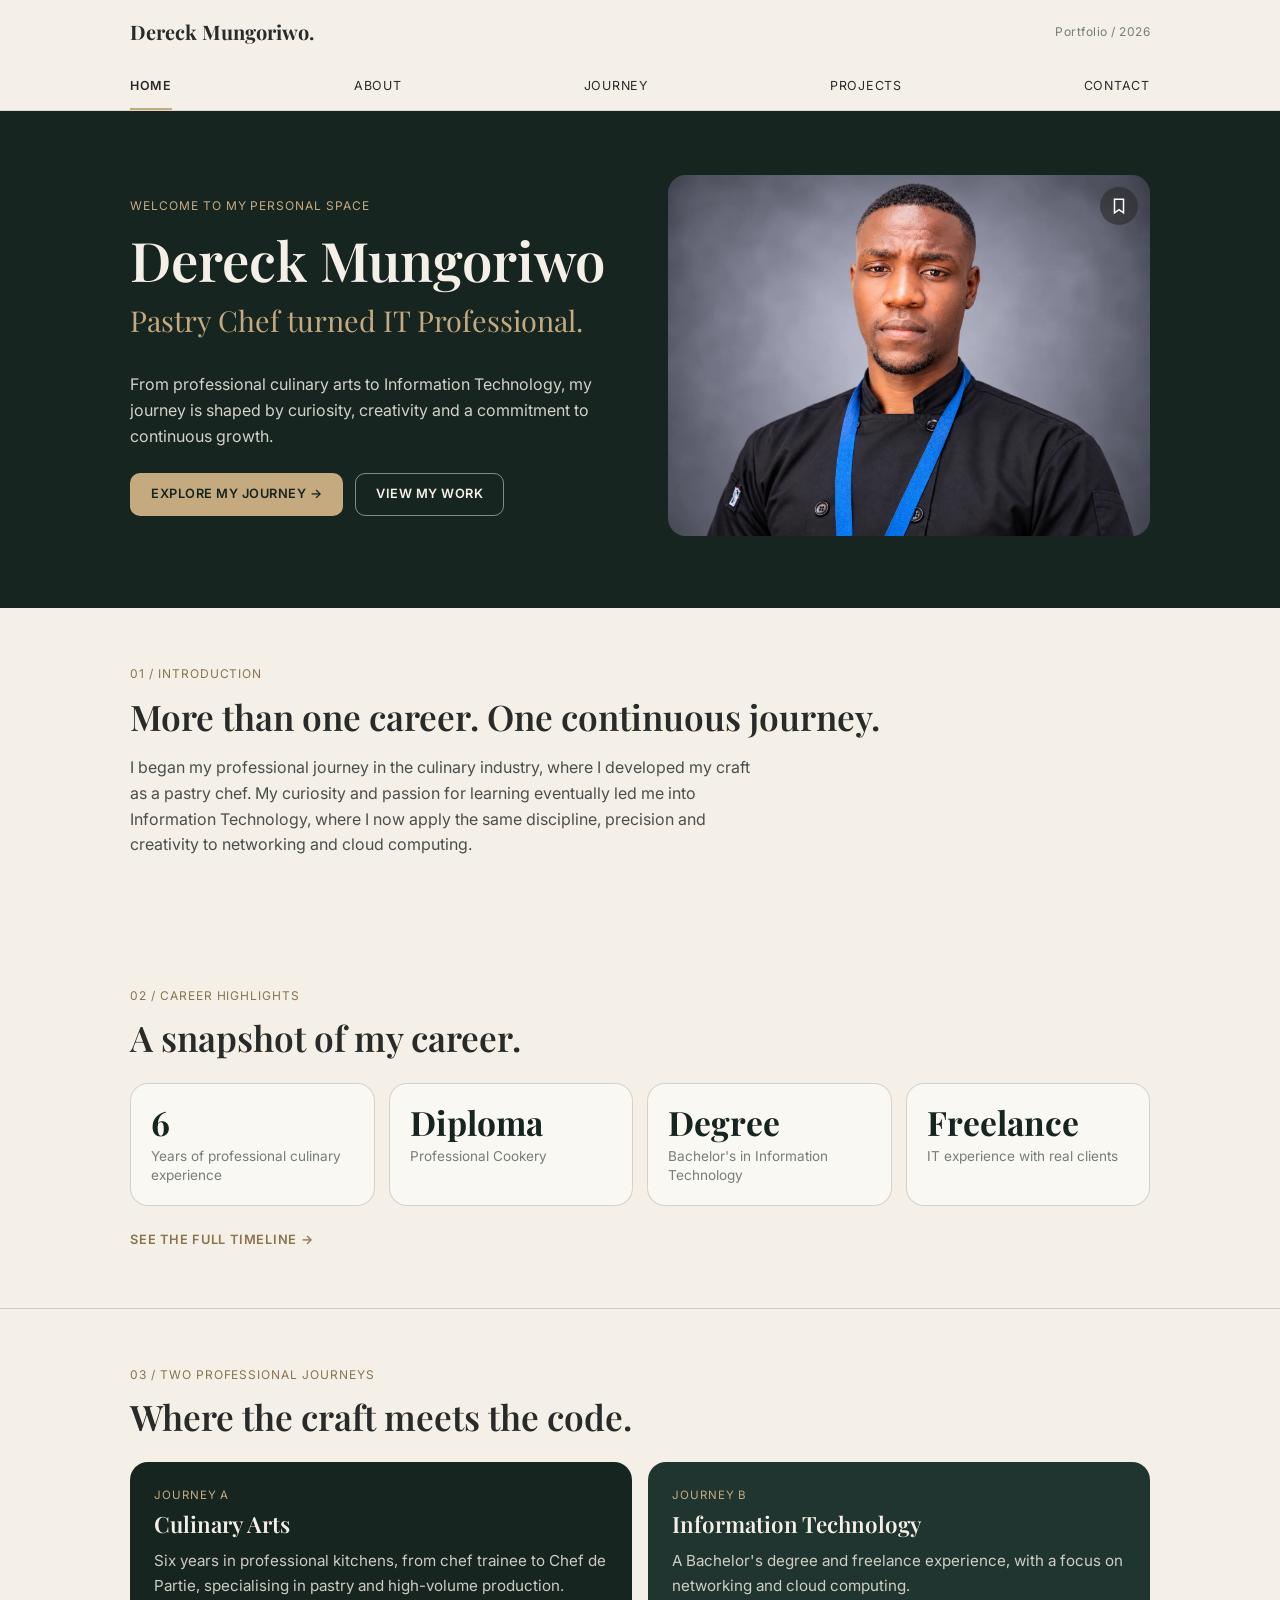
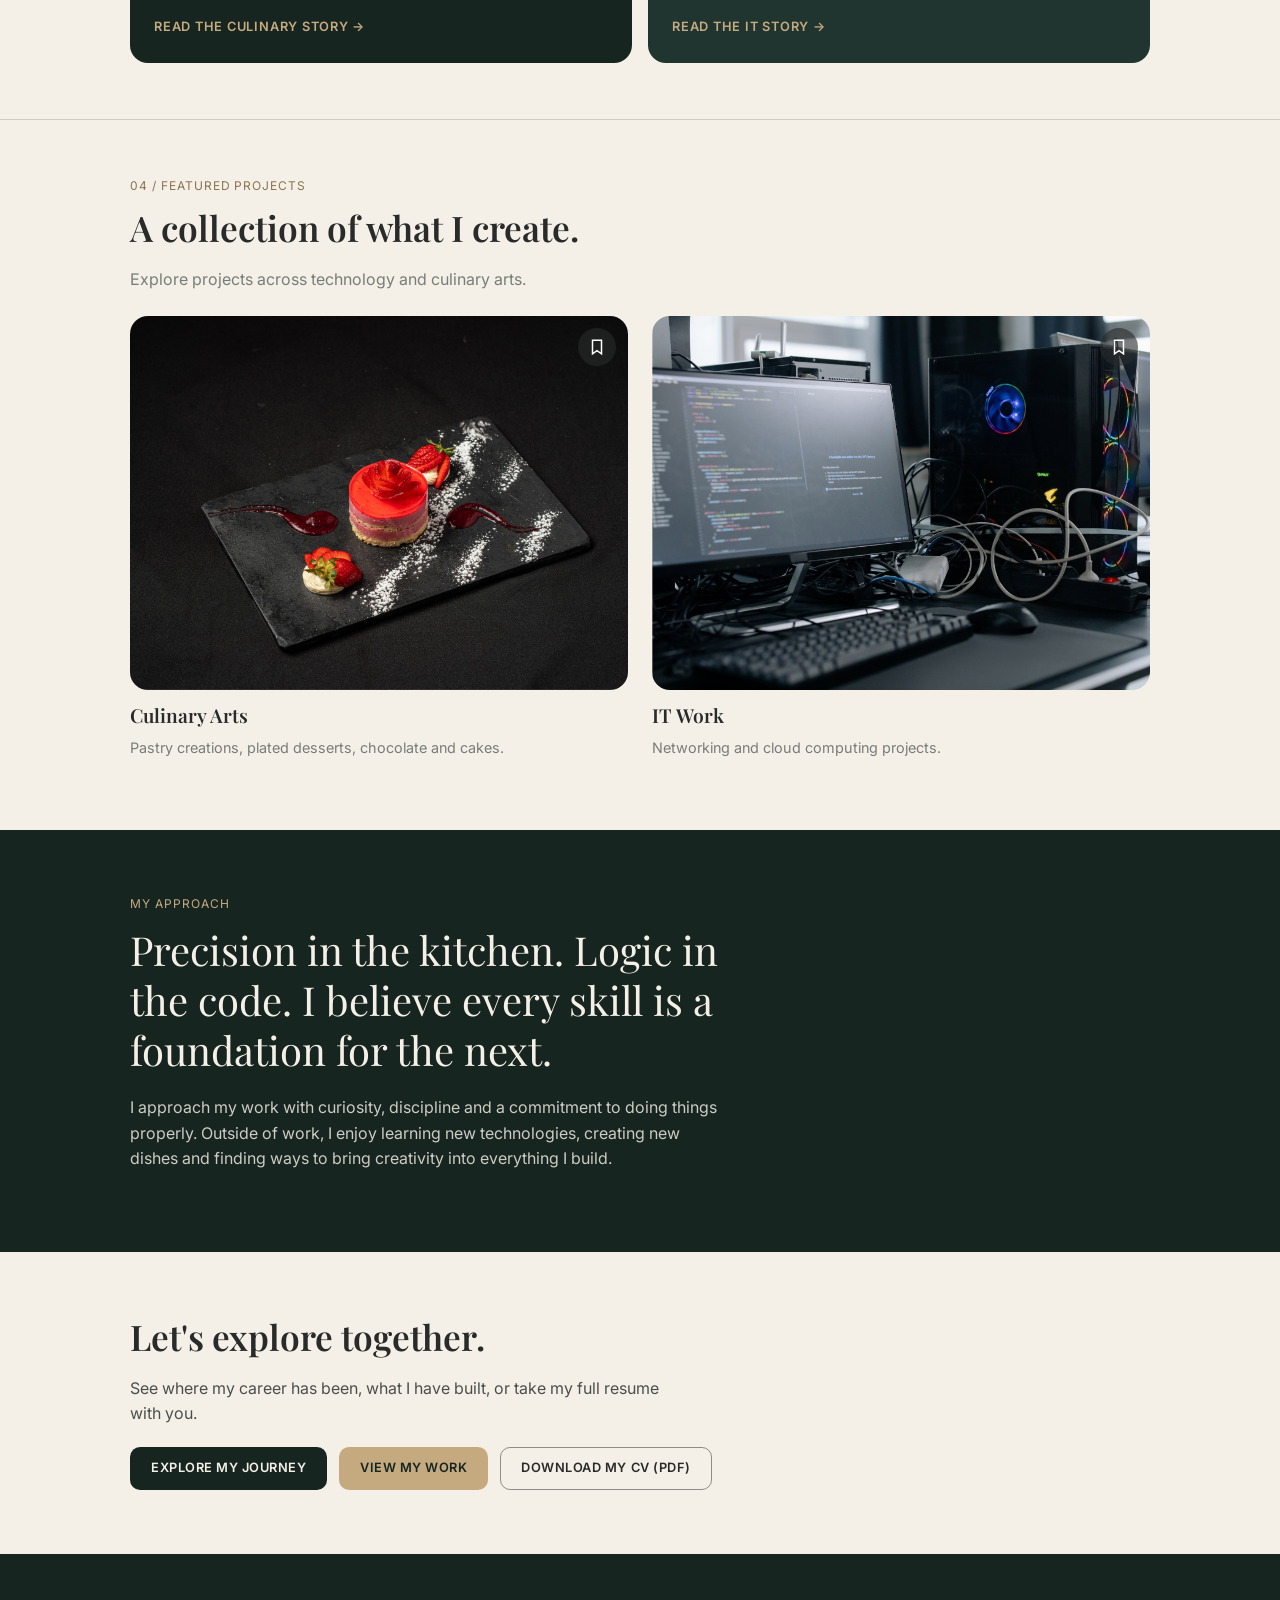
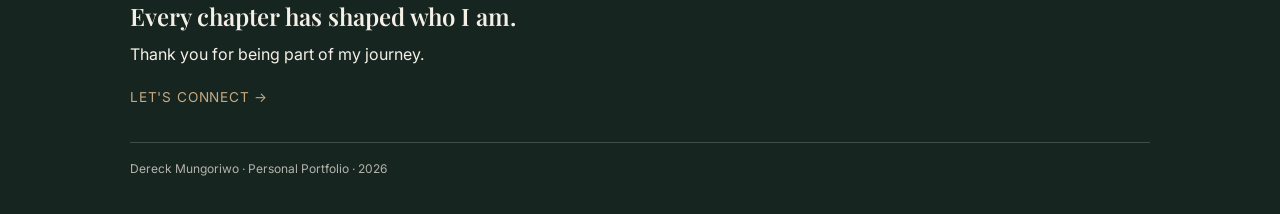
==== commit 958d1058: "Update profile image source in index.html" ====
--- a/index.html
+++ b/index.html
@@ -49,7 +49,7 @@
           </div>
         </div>
         <div class="media hero-media">
-          <img src="images/profile.jpg" alt="Portrait of Dereck Mungoriwo" onerror="this.style.display='none'">
+          <img src="images/profilehome.jpg" alt="Portrait of Dereck Mungoriwo" onerror="this.style.display='none'">
           <button class="save-btn" data-id="hero" aria-label="Save image" aria-pressed="false"><svg viewBox="0 0 24 24"><path d="M6 3h12v18l-6-4-6 4z"/></svg></button>
         </div>
       </div>
--- a/css/home.css
+++ b/css/home.css
@@ -2,20 +2,42 @@
    HOME.CSS - styles for index.html only
    ========================================================== */
 
-/* Hero */
-.hero { background: var(--forest); color: var(--ivory); padding-block: 40px 48px; }
-.hero h1 { max-width: 18ch; }
-.hero-lead { max-width: 60ch; color: rgba(245,240,231,.85); }
+/* ---------- Hero ---------- */
+.hero { background: var(--forest); color: var(--ivory); padding-block: 40px 56px; }
 .hero-grid { display: grid; gap: 28px; align-items: center; }
-.hero-media { aspect-ratio: 4 / 5; width: 100%; max-width: 440px; }
-.hero-media img { object-position: center top; }
+.hero h1 { margin-bottom: .1em; }
+.headline { font-family: var(--font-head); font-size: clamp(1.3rem, 3.5vw, 1.8rem); color: var(--gold); margin-bottom: 1em; }
+.hero-lead { max-width: 56ch; color: rgba(245,240,231,.85); }
+.hero-media { aspect-ratio: 4 / 3; width: 100%; }
+.hero-media img { object-position: center 30%; }
 .hero-actions { margin-top: 24px; display: flex; flex-wrap: wrap; gap: 12px; }
 
-/* Introduction */
+/* ---------- Introduction ---------- */
 .intro { padding-block: 56px; }
-.intro p { max-width: 62ch; color: #4a4f4c; }
+.intro p:not(.eyebrow) { max-width: 62ch; color: #4a4f4c; }
 
-/* Selected work cards */
+/* ---------- Career highlights ---------- */
+.highlights { padding-block: 56px; }
+.stat-grid { list-style: none; margin: 24px 0 20px; padding: 0; display: grid; grid-template-columns: 1fr 1fr; gap: 14px; }
+.stat { padding: 20px; border: 1px solid rgba(40,43,42,.18); border-radius: var(--radius); background: rgba(255,255,255,.5); }
+.stat-value { display: block; font-family: var(--font-head); font-size: clamp(1.5rem, 5vw, 2.1rem); font-weight: 700; color: var(--forest); line-height: 1.1; margin-bottom: 6px; }
+.stat-label { display: block; font-size: .85rem; color: var(--stone); line-height: 1.4; }
+.text-link { display: inline-block; font-size: .8rem; font-weight: 600; letter-spacing: .06em; text-transform: uppercase; color: #8a7350; }
+.text-link:hover { color: var(--forest); }
+
+/* ---------- Two journeys ---------- */
+.journeys { padding-block: 56px; }
+.journey-grid { display: grid; gap: 16px; margin-top: 24px; }
+.journey-card { padding: 24px; border-radius: var(--radius); background: var(--forest); color: var(--ivory); }
+.journey-card:nth-child(2) { background: #20352f; }
+.path-label { font-size: .72rem; letter-spacing: .08em; text-transform: uppercase; color: var(--gold); margin-bottom: .4rem; }
+.journey-card h3 { font-size: 1.4rem; }
+.journey-card p:not(.path-label) { color: rgba(245,240,231,.82); font-size: .95rem; }
+.journey-card .text-link { color: var(--gold); }
+
+/* ---------- Featured projects ---------- */
+.selected { padding-block: 56px; }
+.selected .lead { color: var(--stone); max-width: 55ch; }
 .card-grid { display: grid; grid-template-columns: 1fr; gap: 24px; margin-top: 24px; }
 .card .media { aspect-ratio: 4 / 3; }
 .media-link { display: block; width: 100%; height: 100%; }
@@ -25,15 +47,25 @@
 .card h3 a:hover { color: #8a7350; }
 .card p { color: var(--stone); font-size: .9rem; }
 
-/* Selected work */
-.selected { padding-block: 56px; }
-.selected .lead { color: var(--stone); max-width: 55ch; }
+/* ---------- Personal statement ---------- */
+.statement { background: var(--forest); color: var(--ivory); padding-block: 64px; }
+.statement blockquote { margin: 0 0 20px; max-width: 26ch; font-family: var(--font-head); font-size: clamp(1.6rem, 4.8vw, 2.5rem); line-height: 1.25; }
+.statement p:not(.eyebrow) { max-width: 60ch; color: rgba(245,240,231,.82); }
+
+/* ---------- Call to action ---------- */
+.cta { padding-block: 64px; }
+.cta p { color: #4a4f4c; max-width: 54ch; }
+.cta-actions { display: flex; flex-wrap: wrap; gap: 12px; margin-top: 20px; }
+.btn-dark { background: var(--forest); color: var(--ivory); }
+.btn-dark:hover { background: #20352f; }
+.btn-ghost { border-color: rgba(40,43,42,.5); color: var(--charcoal); background: transparent; }
+.btn-ghost:hover { border-color: var(--forest); background: rgba(23,37,33,.06); }
 
 @media (min-width: 640px) {
-  .card-grid { grid-template-columns: 1fr 1fr; }
+  .card-grid, .journey-grid { grid-template-columns: 1fr 1fr; }
+  .stat-grid { grid-template-columns: repeat(4, 1fr); }
 }
 @media (min-width: 900px) {
   .hero { padding-block: 64px 72px; }
-  .hero-grid { grid-template-columns: 6fr 5fr; gap: 56px; }
-  .hero-media { justify-self: end; }
+  .hero-grid { grid-template-columns: 6fr 6fr; gap: 56px; }
 }
